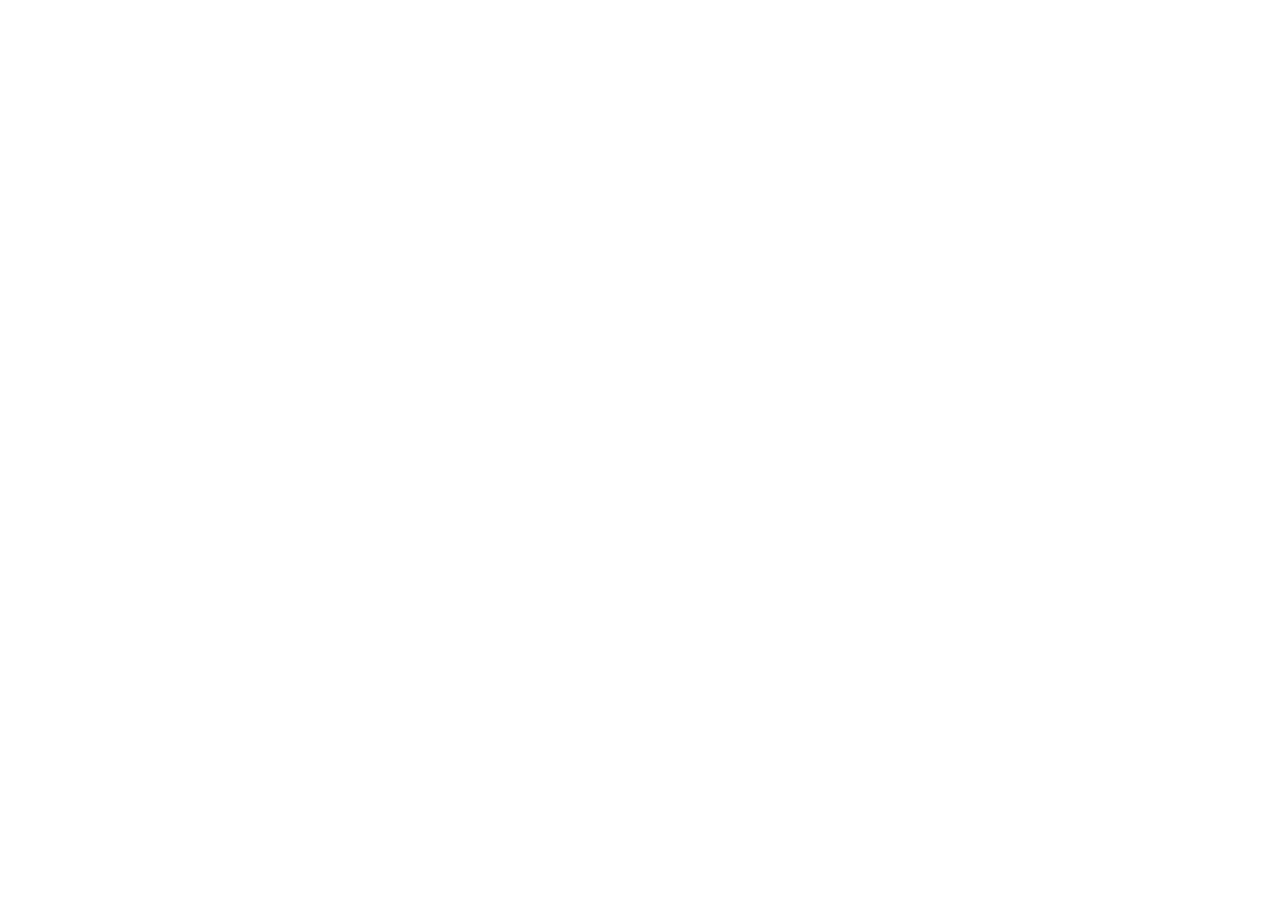
==== app/index.html @ a5907b0a "Première mise en ligne de l'aperçu vibeZZ" ====
<!doctype html>
<html lang="fr">
  <head>
    <meta name="robots" content="noindex,nofollow,noarchive">
    <meta charset="UTF-8" />
    <meta name="viewport" content="width=device-width, initial-scale=1, viewport-fit=cover" />
    <meta name="theme-color" content="#07064a" />
    <meta name="description" content="vibeZZ, le maître de cérémonie. Jeux, déroulé, musique et relance pour tenir une soirée." />
    <link rel="icon" href="data:image/svg+xml,%3Csvg xmlns='http://www.w3.org/2000/svg' viewBox='0 0 64 64'%3E%3Crect width='64' height='64' rx='14' fill='%2307064a'/%3E%3Ctext x='32' y='44' text-anchor='middle' font-family='Impact,Arial Black,sans-serif' font-size='30' font-style='italic' fill='%23ff2bd6'%3EZZ%3C/text%3E%3C/svg%3E" />
    <link rel="icon" type="image/png" sizes="64x64" href="/vibeZZ-apercu/app/favicon.png" />
    <link rel="icon" type="image/png" sizes="192x192" href="/vibeZZ-apercu/app/icon-192.png" />
    <link rel="apple-touch-icon" sizes="180x180" href="/vibeZZ-apercu/app/apple-touch-icon.png" />
    <link rel="preconnect" href="https://fonts.googleapis.com" />
    <link rel="preconnect" href="https://fonts.gstatic.com" crossorigin />
    <link href="https://fonts.googleapis.com/css2?family=Archivo+Black&family=Figtree:wght@400;500;600&display=swap" rel="stylesheet" />
    <title>vibeZZ — maître de cérémonie</title>
    <script type="module" crossorigin src="/vibeZZ-apercu/app/assets/index-BP1Ltkib.js"></script>
    <link rel="stylesheet" crossorigin href="/vibeZZ-apercu/app/assets/index-CSnbkwdB.css">
  </head>
  <body>
    <div id="root"></div>
  </body>
</html>
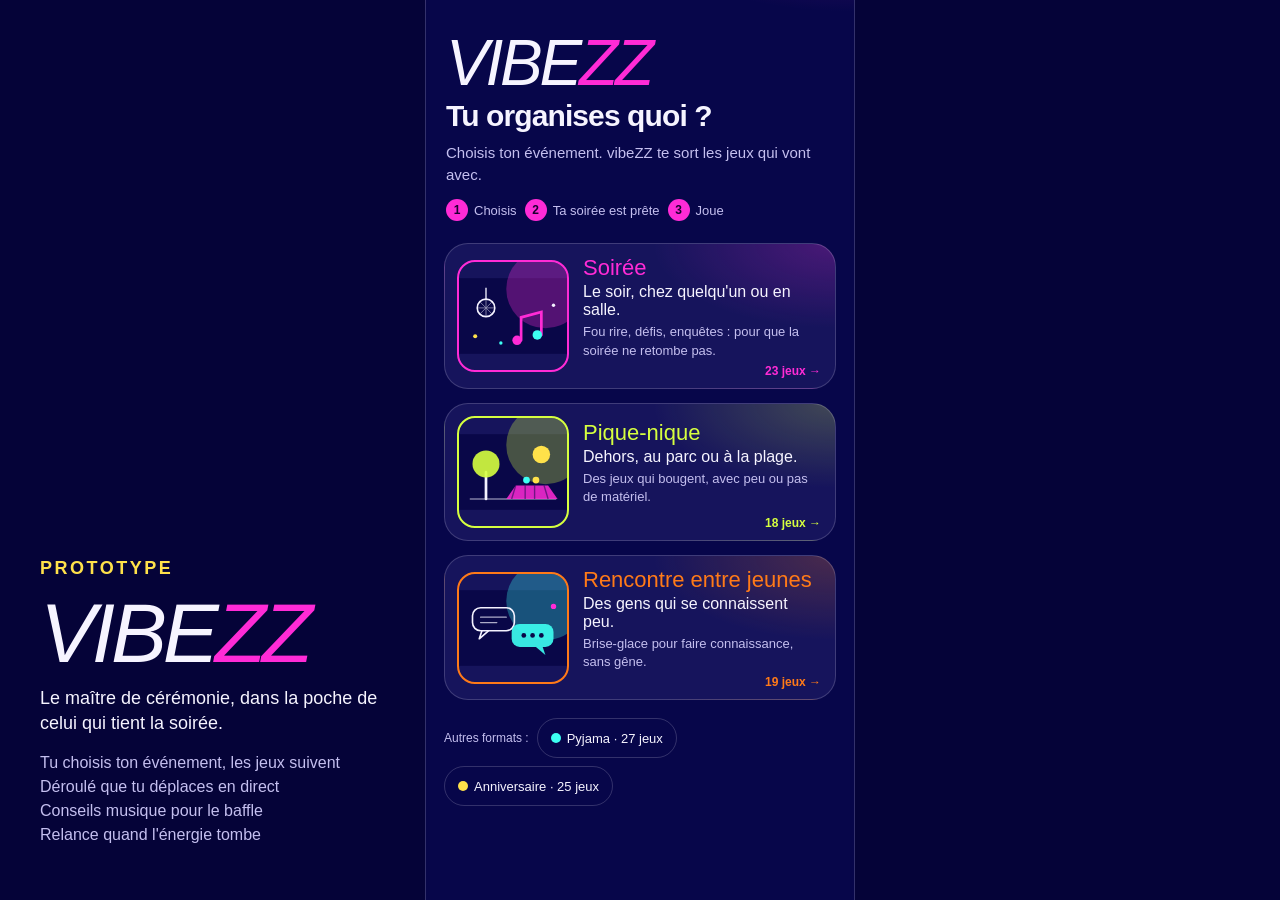
==== commit aa055545: "Aperçu : appli en chemin relatif + publication Surge" ====
--- a/app/index.html
+++ b/app/index.html
@@ -7,15 +7,15 @@
     <meta name="theme-color" content="#07064a" />
     <meta name="description" content="vibeZZ, le maître de cérémonie. Jeux, déroulé, musique et relance pour tenir une soirée." />
     <link rel="icon" href="data:image/svg+xml,%3Csvg xmlns='http://www.w3.org/2000/svg' viewBox='0 0 64 64'%3E%3Crect width='64' height='64' rx='14' fill='%2307064a'/%3E%3Ctext x='32' y='44' text-anchor='middle' font-family='Impact,Arial Black,sans-serif' font-size='30' font-style='italic' fill='%23ff2bd6'%3EZZ%3C/text%3E%3C/svg%3E" />
-    <link rel="icon" type="image/png" sizes="64x64" href="/vibeZZ-apercu/app/favicon.png" />
-    <link rel="icon" type="image/png" sizes="192x192" href="/vibeZZ-apercu/app/icon-192.png" />
-    <link rel="apple-touch-icon" sizes="180x180" href="/vibeZZ-apercu/app/apple-touch-icon.png" />
+    <link rel="icon" type="image/png" sizes="64x64" href="./favicon.png" />
+    <link rel="icon" type="image/png" sizes="192x192" href="./icon-192.png" />
+    <link rel="apple-touch-icon" sizes="180x180" href="./apple-touch-icon.png" />
     <link rel="preconnect" href="https://fonts.googleapis.com" />
     <link rel="preconnect" href="https://fonts.gstatic.com" crossorigin />
     <link href="https://fonts.googleapis.com/css2?family=Archivo+Black&family=Figtree:wght@400;500;600&display=swap" rel="stylesheet" />
     <title>vibeZZ — maître de cérémonie</title>
-    <script type="module" crossorigin src="/vibeZZ-apercu/app/assets/index-BP1Ltkib.js"></script>
-    <link rel="stylesheet" crossorigin href="/vibeZZ-apercu/app/assets/index-CSnbkwdB.css">
+    <script type="module" crossorigin src="./assets/index-BP1Ltkib.js"></script>
+    <link rel="stylesheet" crossorigin href="./assets/index-CSnbkwdB.css">
   </head>
   <body>
     <div id="root"></div>
--- a/app/assets/index-CSnbkwdB.css
+++ b/app/assets/index-CSnbkwdB.css
@@ -0,0 +1 @@
+:root{color-scheme:dark;--bg: #07064a;--bg-2: #16145c;--bg-3: #241f86;--ink: #f6f4ff;--muted: #c4bfef;--line: rgba(246, 244, 255, .18);--ember: #ff2bd6;--ember-ink: #1a0030;--gold: #ffe14a;--gold-ink: #241800;--cyan: #3dfff2;--lime: #d6ff3f;--good: #d6ff3f;--danger: #ff4d6a;font-family:Figtree,sans-serif;color:var(--ink);background:#050338}*{box-sizing:border-box}html,body,#root{height:100%}body{margin:0}button,input,textarea{font:inherit;color:inherit}button{cursor:pointer}p{margin:0}h1,h2,h3{font-weight:600;letter-spacing:-.03em;margin:0}.mark{font-family:Archivo Black,Impact,sans-serif;font-style:italic;font-weight:400}.page-title{font-size:26px;font-weight:600}.stage{min-height:100%}.stage-copy{display:none}.app{width:min(100%,430px);height:100dvh;margin:0 auto;background:radial-gradient(420px 200px at 100% -12%,rgba(255,43,214,.28),transparent 60%),var(--bg);position:relative;overflow:hidden;display:flex;flex-direction:column}.scroll{flex:1;overflow:auto;padding:18px 18px calc(128px + env(safe-area-inset-bottom));scrollbar-width:thin}.scroll>*{flex-shrink:0}.top,.row,.spread{display:flex;align-items:center;gap:8px}.top,.spread{justify-content:space-between}.wrap{flex-wrap:wrap}.stack{display:flex;flex-direction:column;gap:10px}.grid2{display:grid;grid-template-columns:1fr 1fr;gap:8px}.mark{font-size:28px;letter-spacing:-.05em;line-height:.9}.mark span{color:var(--ember)}.eyebrow{font-size:11px;letter-spacing:.14em;text-transform:uppercase;color:var(--gold);font-weight:600}.muted{color:var(--muted)}.small{font-size:13px;line-height:1.4}.lede{font-size:15px;line-height:1.45;color:var(--muted)}.title-input{width:100%;border:0;background:transparent;padding:2px 0 0;font-size:28px;letter-spacing:-.03em;line-height:1.02}.title-input:focus{outline:none}.pill,.chip,.btn,.iconbtn{border-radius:999px;border:1px solid var(--line);background:transparent}.pill,.chip{padding:7px 11px;font-size:13px;color:var(--ink)}.pill{background:var(--bg-3)}.pill strong{color:var(--gold);font-weight:600}.chip.on,.cue.on{background:var(--ink);color:#07064a;border-color:transparent}.chips{display:flex;gap:8px;overflow:auto;scrollbar-width:none;margin:0 -18px;padding:0 18px 2px}.chips::-webkit-scrollbar{display:none}.chip{white-space:nowrap}.btn{padding:12px 14px;font-weight:600;border:0}.btn.primary{background:var(--ember);color:var(--ember-ink)}.btn.gold{background:var(--gold);color:var(--gold-ink)}.btn.ghost{background:transparent;border:1px solid var(--line)}.btn.tiny{padding:8px 10px;font-size:13px;font-weight:500}.btn.full{width:100%}.btn:disabled{opacity:.45;cursor:default}.btn:active,.chip:active{transform:translateY(1px)}.iconbtn{width:36px;height:36px;display:grid;place-items:center;padding:0}.iconbtn.on{color:var(--gold);border-color:#e8c17a80}.note,.banner,.nowcard,.panel,.gcard,.titem,.cue,.mood{background:var(--bg-2);border:1px solid var(--line);border-radius:22px}.note,.banner,.nowcard,.panel{padding:16px}.note{display:flex;flex-direction:column;gap:10px}.banner{text-align:left;width:100%;color:var(--gold-ink);background:var(--gold);border:0;font-weight:600}.film{display:flex;gap:8px;overflow:auto;scrollbar-width:none;margin:0 -18px;padding:2px 18px 4px}.film::-webkit-scrollbar{display:none}.film button{flex:0 0 auto;width:132px;text-align:left;border-radius:18px;border:1px solid var(--line);background:transparent;padding:10px 12px;display:flex;flex-direction:column;gap:4px}.film button strong{font-size:14px;font-weight:600;letter-spacing:0}.film button.on{background:var(--ember);color:var(--ember-ink);border-color:transparent}.film button.done{opacity:.55}.film button span,.meta{color:var(--muted);font-size:12px}.film button.on span{color:inherit}.nowcard{display:flex;flex-direction:column;gap:8px;background:var(--ember);color:var(--ember-ink);border:0}.nowcard h2{font-size:26px;line-height:1.1;font-weight:600}.note,.panel{box-shadow:none}.nowcard .lede,.nowcard .meta,.nowcard .eyebrow,.nowcard .small{color:var(--ember-ink)}.nowcard .btn.primary{background:#07064a;color:#fff}.nowcard .btn.ghost{color:var(--ember-ink);border-color:#1a003059}.identity{display:flex;flex-direction:column;gap:12px;padding:14px;border-radius:22px;background:#12104f;border:1px solid var(--line)}.formats{display:grid;grid-template-columns:1fr 1fr;gap:8px}.format{display:flex;align-items:center;gap:8px;padding:11px 12px;border-radius:14px;border:1px solid var(--line);background:transparent;text-align:left;font-weight:600}.format-mark{width:10px;height:10px;border-radius:99px;background:var(--fmt);flex:0 0 auto}[data-kind=soiree]{--fmt: #ff2bd6}[data-kind=pyjama]{--fmt: #3dfff2}[data-kind=piquenique]{--fmt: #d6ff3f}[data-kind=anniversaire]{--fmt: #ffe14a}[data-kind=rencontre]{--fmt: #ff7a18}.format.on{background:var(--fmt);color:#140018;border-color:transparent}.format.on .format-mark{background:#140018}.controls{display:flex;flex-wrap:wrap;gap:8px}.meter{height:8px;border-radius:99px;background:#050338;overflow:hidden}.meter span{display:block;height:100%;background:linear-gradient(90deg,var(--danger),var(--gold),var(--good));border-radius:inherit}.search{width:100%;background:#050338;border:1px solid var(--line);border-radius:14px;padding:12px 14px}select.search{height:46px}.glist{display:flex;flex-direction:column}.grow{display:flex;gap:8px;align-items:center;padding:12px 0;border-bottom:1px solid var(--line)}.grow-main{display:grid;grid-template-columns:64px 1fr;gap:12px;align-items:center;background:transparent;border:0;padding:0;text-align:left;color:inherit;min-width:0;flex:1}.grow-art{width:64px;height:48px;border-radius:10px;overflow:hidden;border:1px solid var(--line);background:#090748}.grow-copy{display:flex;flex-direction:column;gap:2px;min-width:0}.grow-copy strong{font-size:16px;font-weight:600;letter-spacing:-.02em}.grow .help{width:32px;height:32px}.cover{width:100%;height:100%;display:block}.detail-art{border-radius:16px;overflow:hidden;border:1px solid var(--line);aspect-ratio:16 / 7}.soon{border-radius:22px;overflow:hidden;border:1px solid rgba(246,244,255,.14);background:#16145c;box-shadow:0 16px 36px #00000052;display:flex;flex-direction:column;gap:12px;padding-bottom:16px}.soon svg{width:min(100%,220px);height:auto;display:block;margin:12px auto 0}.soon p{padding:0 16px}.soon-badge{align-self:flex-start;margin-left:16px;background:var(--ember);color:var(--ember-ink);border:0;border-radius:99px;padding:4px 10px;font-weight:700;letter-spacing:.08em;text-transform:uppercase;font-size:11px}.help{width:28px;height:28px;border-radius:99px;border:1.5px solid currentColor;background:transparent;color:inherit;font-weight:700;font-size:15px;line-height:1;display:grid;place-items:center;padding:0;flex:0 0 auto}.lock{font-size:11px;letter-spacing:.08em;text-transform:uppercase;color:var(--gold-ink);background:var(--gold);border-radius:99px;padding:3px 7px;font-weight:600}.edots{display:inline-flex;gap:3px;vertical-align:middle}.edots i{width:6px;height:6px;border-radius:99px;background:#f3eee638;display:block}.edots i.on{background:var(--ember)}.titem{padding:12px;display:flex;flex-direction:column;gap:8px}.titem.on{background:#120e4a;color:var(--ink);border-color:#f6f4ff73}.ttime{font-variant-numeric:tabular-nums;color:var(--muted);font-size:13px;font-weight:600}.mood,.cue{padding:14px;text-align:left;width:100%}.mood{color:var(--ink);background:#16145c;display:flex;flex-direction:column;align-items:flex-start;gap:4px;box-shadow:inset 0 1px #ffffff0f}.mood .small{color:var(--muted);opacity:1}.mood-dot{width:8px;height:8px;border-radius:99px;background:var(--mark, var(--ember))}.mood[data-mood=casse]{--mark: #ff2b6a}.mood[data-mood=baisse]{--mark: #ff7a18}.mood[data-mood=tient]{--mark: #d6ff3f}.mood[data-mood=monte]{--mark: #3dfff2}.mood.on{border-color:var(--mark, var(--ember))}.mood.on .mood-dot{background:var(--mark, var(--ember))}.mood strong,.cue strong{display:block;font-size:16px;letter-spacing:0}.cue,.field{display:flex;flex-direction:column;gap:6px}.field span{font-size:12px;color:var(--muted);letter-spacing:.04em;text-transform:uppercase}textarea{width:100%;min-height:110px;resize:vertical;background:#050338;border:1px solid var(--line);border-radius:14px;padding:12px 14px}.tabbar{position:absolute;left:12px;right:12px;bottom:calc(10px + env(safe-area-inset-bottom));display:grid;grid-template-columns:repeat(5,1fr);padding:6px;background:#0a0834f0;border:1px solid rgba(246,244,255,.16);border-radius:22px;-webkit-backdrop-filter:blur(18px);backdrop-filter:blur(18px);box-shadow:0 16px 40px #00000073;z-index:5}.tab-pill{position:absolute;top:6px;bottom:6px;left:6px;width:calc((100% - 12px)/5);border-radius:16px;background:var(--ember);box-shadow:0 8px 18px #ff2bd647;transform:translate(calc(var(--tab) * 100%));transition:transform .38s cubic-bezier(.22,1,.36,1);z-index:0}.tabbar button{position:relative;z-index:1;border:0;background:transparent;color:var(--muted);display:flex;flex-direction:column;align-items:center;gap:3px;font-size:10px;letter-spacing:.02em;padding:8px 0;transition:color .2s ease}.tabbar button svg{display:block;transition:transform .28s cubic-bezier(.22,1,.36,1)}.tabbar button.on{color:#1a0030}.tabbar button.on svg{transform:translateY(-2px) scale(1.12)}.backdrop,.overlay{position:absolute;inset:0;z-index:20}.backdrop{background:#0000008c;border:0}.sheet{position:absolute;left:0;right:0;bottom:0;z-index:21;max-height:min(88dvh,760px);overflow:auto;background:#16145c;border-radius:28px 28px 0 0;padding:10px 18px calc(22px + env(safe-area-inset-bottom));display:flex;flex-direction:column;gap:12px;box-shadow:0 -20px 60px #00000059}.grab{width:42px;height:4px;border-radius:99px;background:#f3eee633;margin:4px auto 6px}.overlay.detail{z-index:18}.overlay{background:var(--bg);z-index:30;overflow:auto;padding:18px 18px calc(24px + env(safe-area-inset-bottom));display:flex;flex-direction:column;gap:14px}.play-word{font-size:clamp(42px,12vw,68px);line-height:.95;letter-spacing:-.04em}.timer-num{font-size:108px;line-height:.85;font-variant-numeric:tabular-nums;letter-spacing:-.05em}.freeze{min-height:240px;border-radius:28px;display:grid;place-items:center;font-size:64px}.freeze.danse{background:var(--ember);color:var(--ember-ink)}.freeze.stop{background:var(--ink);color:#07064a}.score{display:grid;grid-template-columns:1fr 1fr;gap:8px}.score button{border-radius:18px;padding:14px;background:var(--bg-2);border:1px solid var(--line);text-align:left}.score strong{font-size:32px;display:block}.rules{margin:0;padding-left:18px;display:flex;flex-direction:column;gap:6px}.rules li{line-height:1.4}.toast{position:absolute;left:18px;right:18px;bottom:calc(108px + env(safe-area-inset-bottom));z-index:40;background:var(--gold);color:var(--gold-ink);border-radius:16px;padding:12px 14px;font-weight:600}.warn{color:var(--danger)}.good{color:var(--good)}hr.line{border:0;border-top:1px solid var(--line);margin:4px 0}:focus-visible{outline:2px solid var(--gold);outline-offset:2px}.app.no-tabs .scroll{padding-bottom:calc(32px + env(safe-area-inset-bottom))}.opening{gap:18px}.opening-head{display:flex;flex-direction:column;gap:10px;padding:18px 2px 4px}.opening-mark{font-size:64px;line-height:.85}.opening-title{font-size:30px;line-height:1.05}.event-cards{display:flex;flex-direction:column;gap:14px}.event-card{position:relative;display:grid;grid-template-columns:112px 1fr;gap:14px;align-items:center;width:100%;padding:12px;text-align:left;border-radius:24px;border:1px solid var(--line);background:radial-gradient(260px 120px at 100% 0%,color-mix(in srgb,var(--fmt) 22%,transparent),transparent 70%),var(--bg-2);transition:transform .12s ease,border-color .12s ease}.event-card:hover{border-color:var(--fmt)}.event-card:active{transform:scale(.985)}.event-art{width:112px;height:112px;border-radius:18px;overflow:hidden;border:2px solid var(--fmt)}.event-art svg{width:100%;height:100%;display:block}.event-copy{display:flex;flex-direction:column;gap:4px;min-width:0}.event-copy strong{font-family:Archivo Black,Impact,sans-serif;font-weight:400;font-size:22px;line-height:1.05;color:var(--fmt)}.event-count{position:absolute;right:14px;bottom:10px;font-size:12px;font-weight:600;color:var(--fmt)}.event-copy .muted{padding-bottom:16px}.event-head{display:flex;flex-direction:column;gap:4px;padding:16px;border-radius:22px;border:1px solid var(--line);border-left:4px solid var(--fmt);background:var(--bg-2)}.event-title{font-family:Archivo Black,Impact,sans-serif;font-weight:400;font-size:30px;line-height:1.05;color:var(--fmt)}.tag{font-size:12px;padding:4px 10px;border-radius:999px;border:1px solid var(--fmt);color:var(--fmt)}.chip.check{display:inline-flex;align-items:center;gap:6px;cursor:pointer}.chip.check input{accent-color:var(--ember);margin:0}@media(min-width:980px){.stage{display:grid;grid-template-columns:minmax(280px,1fr) 430px minmax(48px,1fr);min-height:100dvh}.stage-copy{display:flex;flex-direction:column;justify-content:flex-end;gap:18px;padding:48px 40px 56px}.stage-copy .mark{font-size:84px;line-height:.82}.stage-copy p{max-width:360px;font-size:18px;line-height:1.4}.stage-copy ul{margin:0;padding:0;list-style:none;display:flex;flex-direction:column;gap:6px;color:var(--muted)}.app{width:auto;margin:0;height:100dvh;border-left:1px solid var(--line);border-right:1px solid var(--line)}}.chip.event-chip.on{background:var(--fmt);color:#140018}.pill,.chip{min-height:40px;padding:9px 13px}.btn.tiny{min-height:40px;padding:9px 12px}.btn.big{padding:16px 18px;font-size:17px}.iconbtn{width:44px;height:44px;font-size:18px}.help{width:36px;height:36px}.tabbar button{font-size:11px;padding:9px 0}.btn.danger{color:var(--danger);border-color:#ff4d6a66}.section-title{font-size:19px;font-weight:600}.link{background:none;border:0;padding:8px 0;color:var(--cyan);font-weight:600;font-size:14px}.badge{font-size:11px;font-weight:700;letter-spacing:.06em;text-transform:uppercase;padding:4px 8px;border-radius:999px;background:var(--fmt, var(--ember));color:#140018}.steps{margin:0;padding-left:20px;display:flex;flex-direction:column;gap:4px;color:var(--muted)}.how{list-style:none;margin:4px 0 0;padding:0;display:flex;gap:8px;flex-wrap:wrap;color:var(--muted);font-size:13px}.how li{display:inline-flex;align-items:center;gap:6px}.how b{width:22px;height:22px;border-radius:99px;display:grid;place-items:center;background:var(--ember);color:var(--ember-ink);font-size:12px}.format-chip{display:inline-flex;align-items:center;gap:6px}.badge-btn{display:inline-flex;align-items:center;gap:8px;min-height:40px;padding:8px 12px;border-radius:999px;border:1px solid var(--fmt);background:color-mix(in srgb,var(--fmt) 14%,transparent);color:var(--ink);font-weight:600}.badge-btn .muted{font-weight:400}.nowcard h2{font-size:30px}.seg{display:grid;grid-template-columns:repeat(3,1fr);gap:6px}.seg button{min-height:44px;border-radius:14px;border:1px solid rgba(26,0,48,.3);background:transparent;color:inherit;font-weight:600;font-size:14px}.seg button:disabled{opacity:.4}.seg-inline{display:inline-grid;grid-template-columns:auto auto;padding:4px;border-radius:16px;border:1px solid var(--line);background:#050338}.seg-inline button{border:0;padding:0 12px;min-height:38px;border-radius:12px;color:var(--muted)}.seg-inline button.on{background:var(--ink);color:#07064a}.seg-inline button.on.event-on{background:var(--fmt);color:#140018}.quick-grid{display:grid;grid-template-columns:1fr 1fr;gap:10px}.quick-card,.game-card-main{display:flex;flex-direction:column;gap:6px;text-align:left;padding:10px;border-radius:20px;border:1px solid var(--line);background:var(--bg-2);color:inherit;min-width:0}.quick-card:active,.game-card-main:active{transform:scale(.98)}.quick-card strong,.game-card-main strong{font-size:15px;line-height:1.15}.quick-art,.game-card-art{position:relative;display:block;aspect-ratio:160 / 112;border-radius:14px;overflow:hidden}.cue-line{text-align:left;background:none;border:1px dashed var(--line);border-radius:14px;padding:10px 12px;color:var(--muted);font-size:13px}.alert{border-color:#ff4d6a80}.game-grid{display:grid;grid-template-columns:1fr 1fr;gap:10px}.game-card{position:relative;display:flex}.game-card-main{flex:1;padding-bottom:12px}.game-card .help{position:absolute;top:16px;left:16px;background:#07064abf;color:var(--ink);border-color:#f6f4ff80}.lock-badge{position:absolute;right:6px;bottom:6px;font-size:11px;font-weight:700;padding:3px 8px;border-radius:999px;background:var(--gold);color:var(--gold-ink)}.clamp2{display:-webkit-box;-webkit-line-clamp:2;-webkit-box-orient:vertical;overflow:hidden}.empty{align-items:flex-start}.facts{display:flex;flex-wrap:wrap;gap:8px}.facts span{font-size:13px;padding:6px 10px;border-radius:12px;background:var(--bg-2);border:1px solid var(--line)}.sticky-actions{position:sticky;bottom:0;display:grid;gap:8px;padding:12px 0 4px;background:linear-gradient(to top,var(--bg) 70%,transparent)}.summary{display:grid;grid-template-columns:repeat(4,1fr);gap:8px;align-items:end}.summary div{display:flex;flex-direction:column;gap:2px}.summary strong{font-size:17px}.summary .link{grid-column:1 / -1;justify-self:start;padding:0}.titem{border-left:4px solid var(--blk, var(--line))}.titem.on{border-color:var(--ember);box-shadow:0 0 0 1px var(--ember)}.titem.done{opacity:.6}.titem[data-block=jeu]{--blk: #ff2bd6}.titem[data-block=musique],.titem[data-block=danse]{--blk: #3dfff2}.titem[data-block=repas],.titem[data-block=gateau]{--blk: #ffe14a}.titem[data-block=accueil],.titem[data-block=libre],.titem[data-block=discours]{--blk: #d6ff3f}.titem-tools{display:flex;justify-content:space-between;align-items:center;gap:8px}.stepper{display:inline-flex;align-items:center;gap:4px;border:1px solid var(--line);border-radius:999px;padding:2px}.stepper button{min-width:44px;min-height:40px;border:0;border-radius:999px;background:transparent;font-weight:700}.stepper span{min-width:56px;text-align:center}.format-list{display:flex;flex-direction:column;gap:6px}.format-row{display:flex;align-items:center;gap:10px;min-height:52px;padding:10px 12px;border-radius:16px;border:1px solid var(--line);background:transparent;text-align:left}.format-row-copy{display:flex;flex-direction:column;flex:1;min-width:0}.format-row.on{border-color:var(--fmt);background:color-mix(in srgb,var(--fmt) 12%,transparent)}.format-row.pending{border-color:var(--fmt);box-shadow:0 0 0 1px var(--fmt)}.tone-grid{display:grid;grid-template-columns:1fr 1fr;gap:8px}.tone-card{display:flex;flex-direction:column;gap:4px;text-align:left;padding:12px;border-radius:16px;border:1px solid var(--line);background:transparent}.tone-card[data-tone=classique]{--tone: #3dfff2}.tone-card[data-tone=soft]{--tone: #d6ff3f}.tone-card[data-tone=hot]{--tone: #ff2b6a}.tone-card[data-tone=foi]{--tone: #ffe14a}.tone-card strong{color:var(--tone)}.tone-card .small{color:var(--muted)}.tone-card.on{border-color:var(--tone);background:color-mix(in srgb,var(--tone) 14%,transparent)}.pass-panel{border-color:var(--gold)}.cue.on .muted,.cue.on .meta,.chip.on .muted{color:#3a3870}.overlay .controls .btn{flex:1 1 140px;min-height:56px;font-size:17px}.overlay .timer-num{text-align:center}.nowcard .muted{color:#1a0030c7}
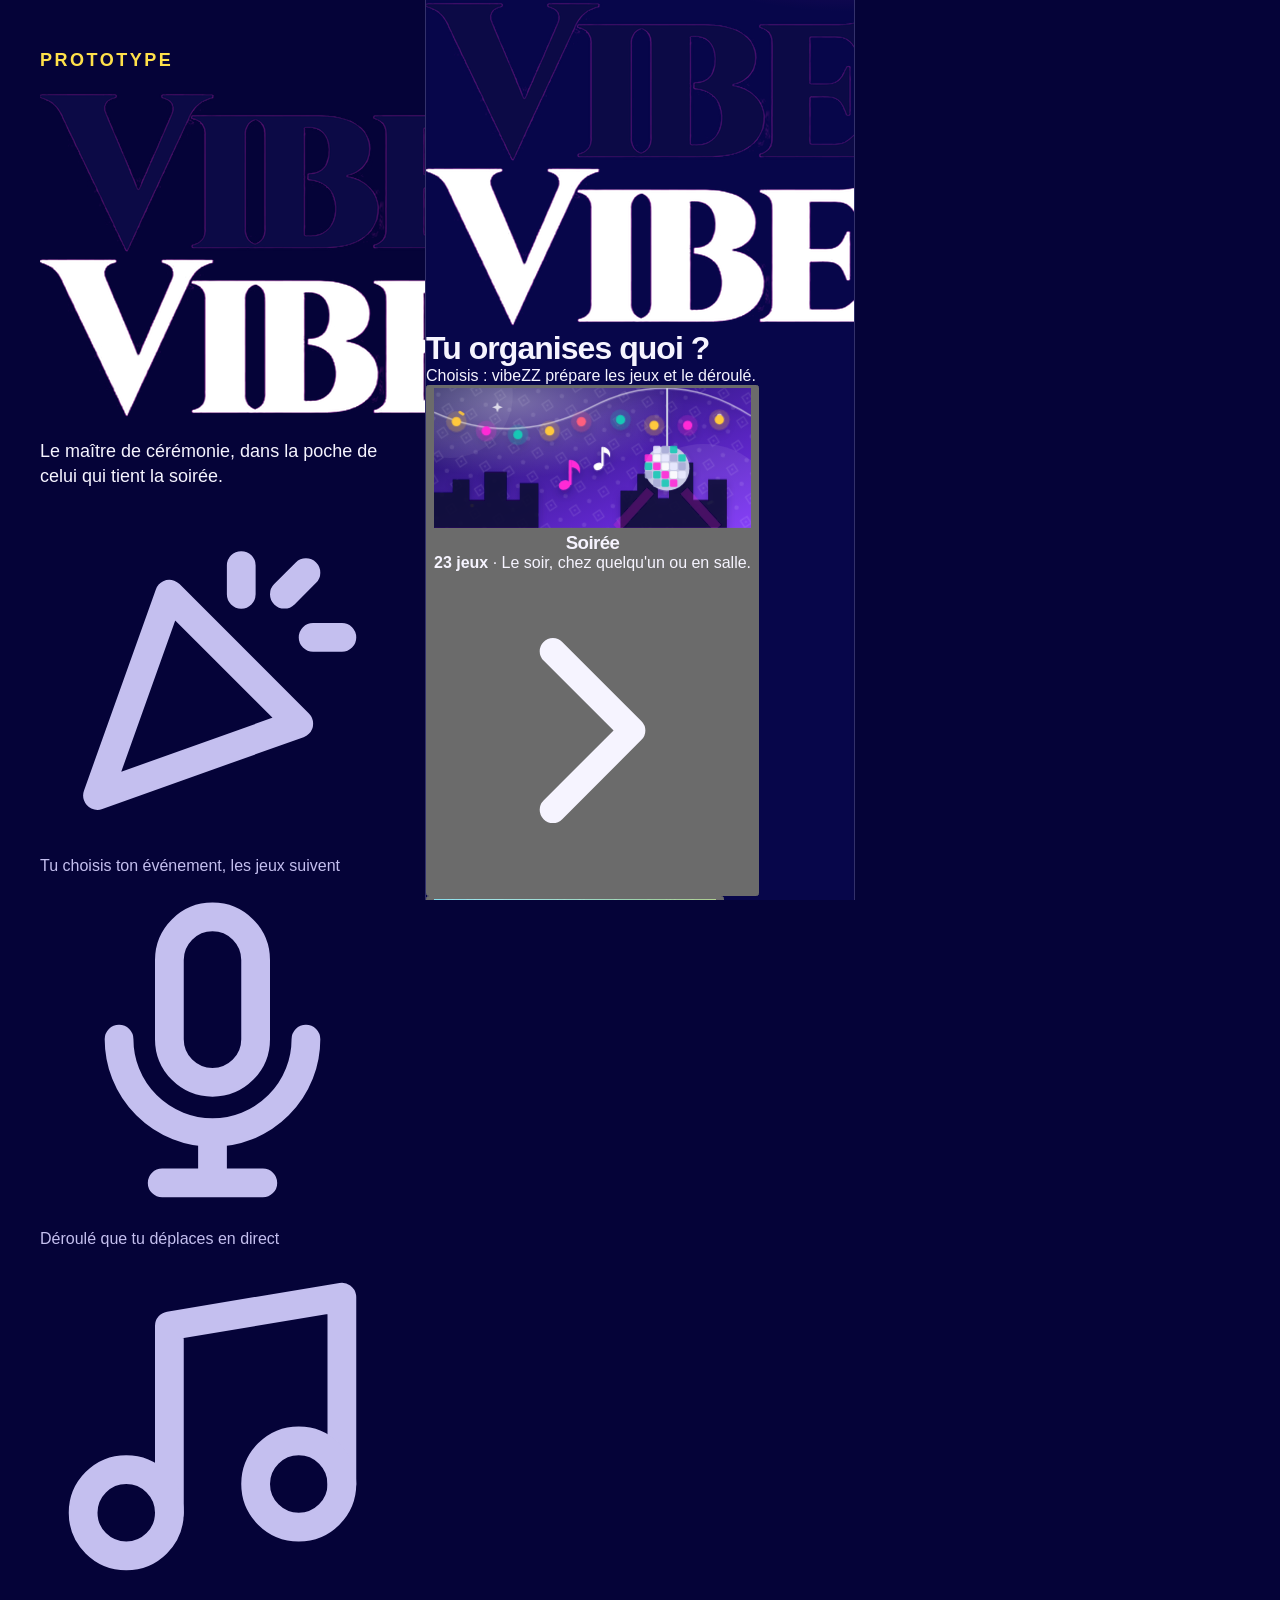
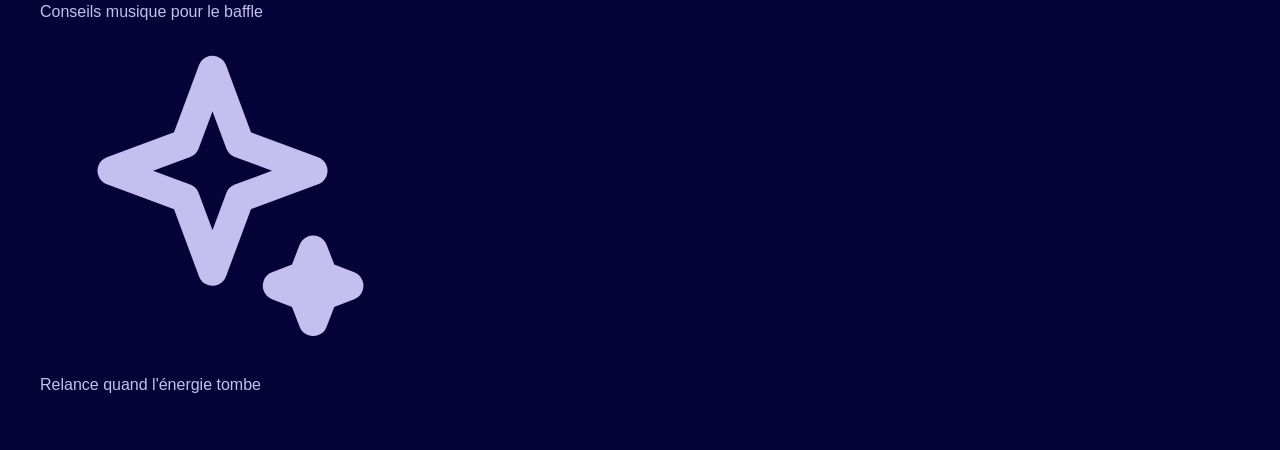
==== commit 5ef14ae2: "Aperçu : republication (GitHub + Surge)" ====
--- a/app/index.html
+++ b/app/index.html
@@ -14,7 +14,7 @@
     <link rel="preconnect" href="https://fonts.gstatic.com" crossorigin />
     <link href="https://fonts.googleapis.com/css2?family=Archivo+Black&family=Figtree:wght@400;500;600&display=swap" rel="stylesheet" />
     <title>vibeZZ — maître de cérémonie</title>
-    <script type="module" crossorigin src="./assets/index-BP1Ltkib.js"></script>
+    <script type="module" crossorigin src="./assets/index-Bx3LodTi.js"></script>
     <link rel="stylesheet" crossorigin href="./assets/index-CSnbkwdB.css">
   </head>
   <body>
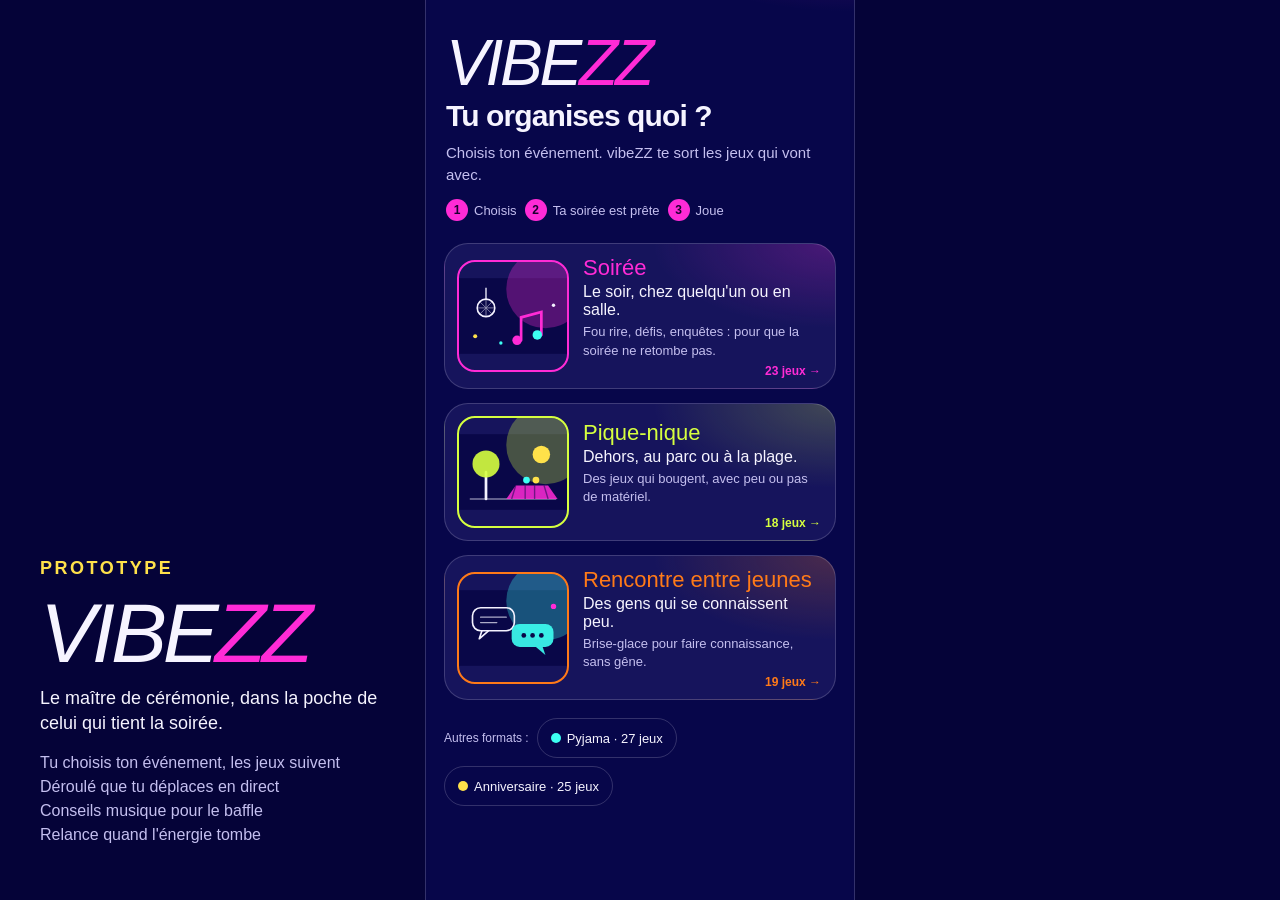
==== commit 2f04ad2d: "Revert "Aperçu : republication (GitHub + Surge)" This reverts commit 5ef14ae2c0dbc8b57c94ef90c31c4ab" ====
--- a/app/index.html
+++ b/app/index.html
@@ -14,7 +14,7 @@
     <link rel="preconnect" href="https://fonts.gstatic.com" crossorigin />
     <link href="https://fonts.googleapis.com/css2?family=Archivo+Black&family=Figtree:wght@400;500;600&display=swap" rel="stylesheet" />
     <title>vibeZZ — maître de cérémonie</title>
-    <script type="module" crossorigin src="./assets/index-Bx3LodTi.js"></script>
+    <script type="module" crossorigin src="./assets/index-BP1Ltkib.js"></script>
     <link rel="stylesheet" crossorigin href="./assets/index-CSnbkwdB.css">
   </head>
   <body>
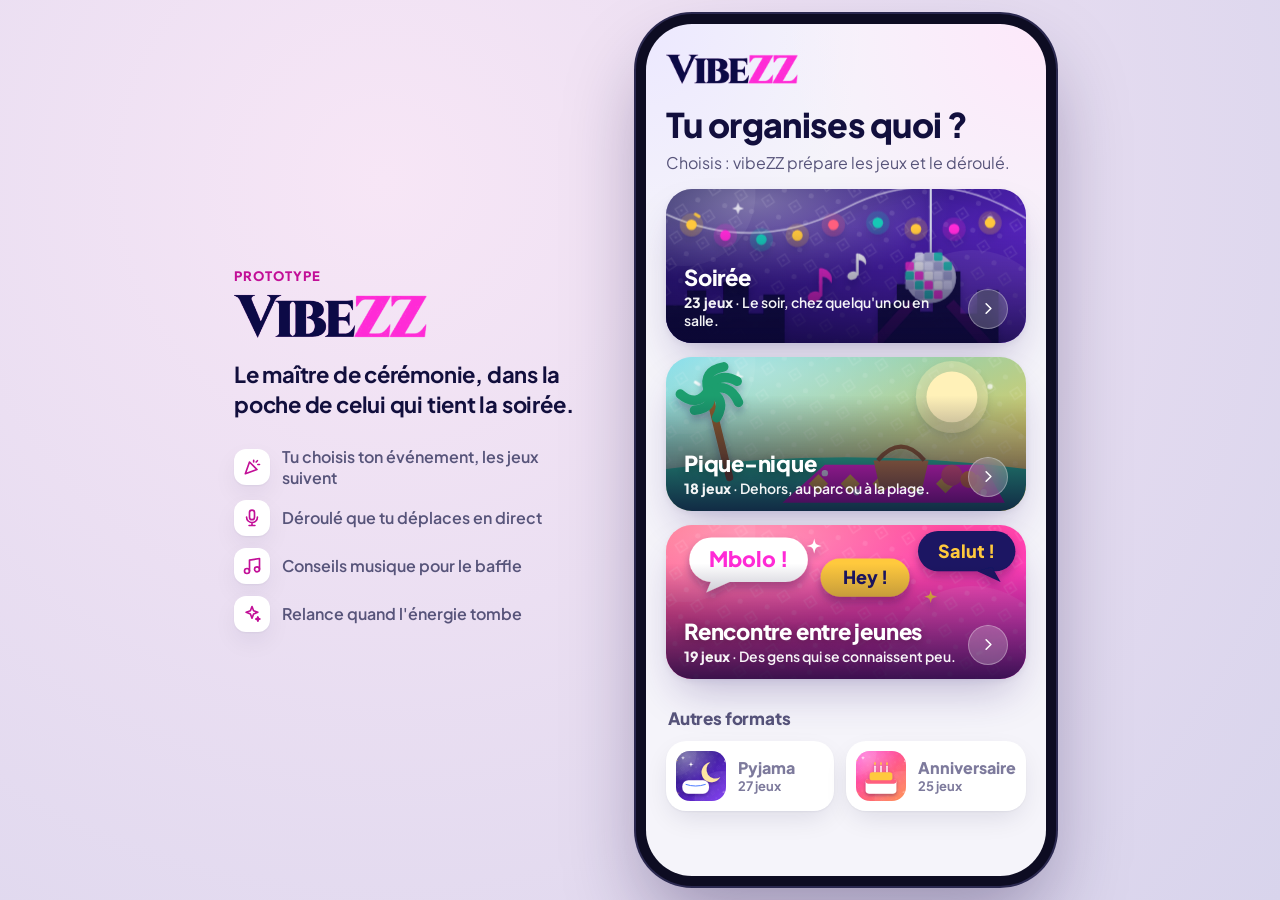
==== commit 25da3853: "App au design de la maquette" ====
--- a/app/index.html
+++ b/app/index.html
@@ -4,18 +4,15 @@
     <meta name="robots" content="noindex,nofollow,noarchive">
     <meta charset="UTF-8" />
     <meta name="viewport" content="width=device-width, initial-scale=1, viewport-fit=cover" />
-    <meta name="theme-color" content="#07064a" />
+    <meta name="theme-color" content="#f5f4fa" />
     <meta name="description" content="vibeZZ, le maître de cérémonie. Jeux, déroulé, musique et relance pour tenir une soirée." />
     <link rel="icon" href="data:image/svg+xml,%3Csvg xmlns='http://www.w3.org/2000/svg' viewBox='0 0 64 64'%3E%3Crect width='64' height='64' rx='14' fill='%2307064a'/%3E%3Ctext x='32' y='44' text-anchor='middle' font-family='Impact,Arial Black,sans-serif' font-size='30' font-style='italic' fill='%23ff2bd6'%3EZZ%3C/text%3E%3C/svg%3E" />
     <link rel="icon" type="image/png" sizes="64x64" href="./favicon.png" />
     <link rel="icon" type="image/png" sizes="192x192" href="./icon-192.png" />
     <link rel="apple-touch-icon" sizes="180x180" href="./apple-touch-icon.png" />
-    <link rel="preconnect" href="https://fonts.googleapis.com" />
-    <link rel="preconnect" href="https://fonts.gstatic.com" crossorigin />
-    <link href="https://fonts.googleapis.com/css2?family=Archivo+Black&family=Figtree:wght@400;500;600&display=swap" rel="stylesheet" />
     <title>vibeZZ — maître de cérémonie</title>
-    <script type="module" crossorigin src="./assets/index-BP1Ltkib.js"></script>
-    <link rel="stylesheet" crossorigin href="./assets/index-CSnbkwdB.css">
+    <script type="module" crossorigin src="./assets/index-D-JKIXNA.js"></script>
+    <link rel="stylesheet" crossorigin href="./assets/index-DU0tnGdL.css">
   </head>
   <body>
     <div id="root"></div>
--- a/app/assets/index-DU0tnGdL.css
+++ b/app/assets/index-DU0tnGdL.css
@@ -0,0 +1 @@
+@font-face{font-family:Plus Jakarta Sans;src:url(./jakarta-BBNPXI38.ttf) format("truetype");font-weight:200 800;font-display:swap}:root,html.light{--font: "Plus Jakarta Sans", system-ui, -apple-system, "Segoe UI", Roboto, sans-serif;--bg: #f5f4fa;--bg-grad: radial-gradient(120% 60% at 100% 0%, #fde8fa 0%, rgba(253, 232, 250, 0) 55%), radial-gradient(90% 50% at 0% 0%, #ece8ff 0%, rgba(236, 232, 255, 0) 60%), #f5f4fa;--card: #ffffff;--card2: #fbfaff;--text: #120f3d;--text2: #57547a;--text3: #7d7a9c;--line: rgba(18, 15, 61, .08);--fill: #ecebf4;--fill2: #f3f2f9;--shadow: 0 1px 2px rgba(18, 15, 61, .05), 0 10px 28px -6px rgba(18, 15, 61, .12);--shadow-lg: 0 2px 6px rgba(18, 15, 61, .06), 0 22px 44px -12px rgba(48, 20, 110, .28);--accent: #ff2bd6;--accent-text: #c20f97;--accent-soft: #ffe3f8;--grad: linear-gradient(135deg, #ff2bd6 0%, #a532ff 100%);--grad-shadow: 0 10px 24px -8px rgba(220, 30, 200, .65);--hero: linear-gradient(140deg, #ff2bd6 0%, #b02cf5 55%, #5b2be8 100%);--navy: #07064a;--promo: linear-gradient(135deg, #1a1464, #3a1c9c 60%, #7b2ff7);--music: linear-gradient(150deg, #1a1464 0%, #2b1680 50%, #6a1fb5 100%);--glass: rgba(255, 255, 255, .8);--glass-line: rgba(255, 255, 255, .9);--sheet-glass: rgba(255, 255, 255, .95);--scrim: rgba(18, 15, 61, .32);--input: #ffffff;--gold: linear-gradient(135deg, #ffd86b 0%, #ffa94d 100%);--gold-text: #4a2a00;--good: #0b8a7c;--good-soft: rgba(24, 200, 181, .14);--danger: #e5254f;--danger-soft: rgba(229, 37, 79, .12);--toast: #120f3d;--desk: radial-gradient(circle at 30% 20%, #f7e6f6, #d8d4ec);--desk-text: #120f3d;color-scheme:light}html.dark{--bg: #08072e;--bg-grad: radial-gradient(120% 60% at 100% 0%, rgba(255, 43, 214, .2) 0%, rgba(255, 43, 214, 0) 55%), radial-gradient(90% 50% at 0% 0%, rgba(91, 43, 232, .28) 0%, rgba(91, 43, 232, 0) 60%), #08072e;--card: #15134a;--card2: #1a1856;--text: #f5f3ff;--text2: #c2bee6;--text3: #9590c4;--line: rgba(255, 255, 255, .09);--fill: rgba(255, 255, 255, .09);--fill2: rgba(255, 255, 255, .05);--shadow: 0 1px 0 rgba(255, 255, 255, .05) inset, 0 12px 30px -8px rgba(0, 0, 0, .55);--shadow-lg: 0 1px 0 rgba(255, 255, 255, .08) inset, 0 24px 50px -12px rgba(0, 0, 0, .7);--accent-text: #ff6be3;--accent-soft: rgba(255, 43, 214, .16);--glass: rgba(21, 19, 74, .78);--glass-line: rgba(255, 255, 255, .1);--sheet-glass: rgba(30, 28, 90, .96);--scrim: rgba(3, 2, 20, .6);--input: rgba(255, 255, 255, .07);--good: #4fe3d2;--danger: #ff5c7f;--danger-soft: rgba(255, 92, 127, .14);--toast: #2a2580;--desk: radial-gradient(circle at 30% 20%, #241a6b, #06052a);--desk-text: #f5f3ff;color-scheme:dark}*{box-sizing:border-box;margin:0;padding:0;-webkit-tap-highlight-color:transparent}button{font:inherit;color:inherit;border:0;background:none;cursor:pointer;text-align:inherit}button:disabled{cursor:default;opacity:.4}input,textarea{font:inherit;color:inherit}img{display:block}html,body,#root{height:100%}body{font-family:var(--font);background:var(--bg);color:var(--text);-webkit-font-smoothing:antialiased;overflow:hidden}:focus-visible{outline:3px solid var(--accent);outline-offset:2px;border-radius:12px}.stage{height:100%;display:flex;justify-content:center;align-items:center;background:var(--bg)}.stage-copy{display:none}.app{position:relative;width:100%;max-width:430px;height:100%;overflow:hidden;background:var(--bg-grad);color:var(--text);isolation:isolate}@media(min-width:900px){.stage{background:var(--desk);gap:72px;padding:24px}.stage-copy{display:block;max-width:340px;color:var(--desk-text)}.stage-copy .logo-xl{height:44px;margin:10px 0 18px}.stage-copy .stage-lede{font-size:22px;font-weight:700;line-height:1.35;letter-spacing:-.01em}.stage-copy ul{list-style:none;margin-top:26px;display:grid;gap:12px}.stage-copy li{display:flex;gap:12px;align-items:center;font-size:16px;font-weight:600;color:var(--text2)}.stage-copy li svg{width:36px;height:36px;padding:8px;border-radius:12px;background:var(--card);color:var(--accent-text);box-shadow:var(--shadow);flex:none}.app{width:400px;height:min(860px,calc(100vh - 48px));border-radius:46px;box-shadow:0 0 0 10px #0d0c22,0 0 0 12px #2b2950,0 40px 80px #140a3c59}}.view{position:absolute;inset:0;overflow-y:auto;overflow-x:hidden;scrollbar-width:none;padding:calc(env(safe-area-inset-top) + 8px) 20px 120px;transition:transform .35s cubic-bezier(.2,.8,.2,1),border-radius .35s,filter .35s;transform-origin:50% 0;overscroll-behavior:contain}.view::-webkit-scrollbar{display:none}.view.has-mini{padding-bottom:190px}.app.sheet-open .view{transform:scale(.93) translateY(12px);border-radius:26px;filter:saturate(.9)}.app.sheet-open .tabbar,.app.sheet-open .mini{opacity:.6}.eyebrow{font-size:13px;font-weight:800;letter-spacing:.08em;text-transform:uppercase;color:var(--accent-text)}.muted-eyebrow{color:var(--text3)}.large-title{font-size:34px;line-height:1.1;font-weight:800;letter-spacing:-.02em;margin:4px 0 6px}.title-input{width:100%;border:0;background:transparent;outline:none;border-radius:10px;padding:0;text-overflow:ellipsis}.title-input:focus{background:var(--fill2);box-shadow:0 0 0 6px var(--fill2)}.subtitle{font-size:16px;line-height:1.45;color:var(--text2)}.h2{font-size:21px;font-weight:800;letter-spacing:-.01em}.h2-muted{font-size:17px;color:var(--text2)}.h3{font-size:19px;font-weight:800;letter-spacing:-.01em}.sec{display:flex;align-items:baseline;justify-content:space-between;gap:10px;margin:28px 2px 12px}.link{color:var(--accent-text);font-weight:700;font-size:15px;display:inline-flex;gap:2px;align-items:center}.link svg{width:16px;height:16px}.link.center{display:flex;margin-left:auto;margin-right:auto;gap:6px}.muted{color:var(--text2)}.small{font-size:14px}.strong{font-weight:700}.hint{font-size:14px;color:var(--text2);font-weight:600;margin:-4px 2px 12px;line-height:1.4}.result{font-size:14px;color:var(--text3);font-weight:600;margin:2px 2px 12px}.fine{text-align:center;font-size:13px;color:var(--text3);font-weight:600;margin-top:18px;line-height:1.4}.ell{white-space:nowrap;overflow:hidden;text-overflow:ellipsis;display:block}.min0{min-width:0}.flex1{flex:1}.pad{padding:0 2px 12px}.pad-in{padding:0 14px 12px}.mt{margin-top:16px}.mt-s{margin-top:12px}.topbar{display:flex;align-items:center;justify-content:space-between;height:52px;margin-bottom:8px}.logo{height:22px;display:inline-block}.logo img{height:100%;width:auto}html.dark .logo .logo-l,html.light .logo .logo-d,:root:not(.dark) .logo .logo-d{display:none}.tb-actions{display:flex;gap:8px;align-items:center}.icon-btn{width:40px;height:40px;border-radius:50%;display:grid;place-items:center;background:var(--card);box-shadow:var(--shadow);color:var(--text);transition:transform .15s;flex:none}.icon-btn svg{width:20px;height:20px}.press{transition:transform .15s}.press:active,.icon-btn:active{transform:scale(.94)}.pass-pill{height:40px;padding:0 14px 0 12px;border-radius:20px;background:var(--gold);color:var(--gold-text);font-weight:800;font-size:14px;display:flex;gap:6px;align-items:center;box-shadow:0 6px 16px -4px #ff962880;letter-spacing:.02em;white-space:nowrap}.pass-pill svg{width:17px;height:17px}.chip{height:38px;padding:0 14px;border-radius:19px;background:var(--card);box-shadow:var(--shadow);font-size:15px;font-weight:700;display:inline-flex;align-items:center;gap:7px;white-space:nowrap;color:var(--text);flex:none}.chip svg{width:17px;height:17px}.chip .dot{width:9px;height:9px;border-radius:50%;background:var(--grad)}.chip.on{background:var(--text);color:var(--bg);box-shadow:none}html.dark .chip.on{background:#fff;color:#0e0b33}.chip.fav-on svg{color:var(--accent);fill:var(--accent)}.chip.static{cursor:default}.chips{display:flex;gap:8px;overflow-x:auto;scrollbar-width:none;margin:0 -20px;padding:4px 20px 10px}.chips::-webkit-scrollbar{display:none}.meta-row{display:flex;gap:8px;margin:10px 0 18px;flex-wrap:wrap}.card{background:var(--card);border-radius:24px;box-shadow:var(--shadow)}.btn{height:54px;border-radius:27px;padding:0 22px;font-weight:800;font-size:17px;display:inline-flex;align-items:center;justify-content:center;gap:8px;transition:transform .15s,box-shadow .15s;white-space:nowrap;text-align:center}.btn svg{width:20px;height:20px;flex:none}.btn:active{transform:scale(.97)}.btn.full{width:100%}.btn.sm{height:44px;font-size:15px;padding:0 16px}.btn-primary{background:var(--grad);color:#fff;box-shadow:var(--grad-shadow)}.btn-white{background:#fff;color:#2a0f5c;box-shadow:0 8px 20px -8px #14003c80}.btn-soft{background:var(--fill);color:var(--text)}.btn-ghost-w{width:48px;height:48px;border-radius:50%;background:#ffffff2e;border:1px solid rgba(255,255,255,.28);color:#fff;display:grid;place-items:center;-webkit-backdrop-filter:blur(10px);backdrop-filter:blur(10px);flex:none}.btn-ghost-w svg{width:20px;height:20px}.pill-btn{height:36px;padding:0 14px;border-radius:18px;background:var(--accent-soft);color:var(--accent-text);font-weight:800;font-size:14px;display:inline-flex;align-items:center;gap:5px;white-space:nowrap;flex:none}.pill-btn svg{width:15px;height:15px}.pill-btn.solid{background:var(--grad);color:#fff}.pill-btn.white{background:#fff;color:#2a1580}.row-btns{display:flex;gap:10px;margin:14px 0 6px;flex-wrap:wrap}.row-btns .btn{height:50px;font-size:16px}.grow14{flex:1.4}.grow1{flex:1}.tabbar{position:absolute;left:0;right:0;bottom:0;padding:8px 8px calc(env(safe-area-inset-bottom) + 10px);display:grid;grid-template-columns:repeat(5,1fr);background:var(--glass);backdrop-filter:blur(22px) saturate(1.6);-webkit-backdrop-filter:blur(22px) saturate(1.6);border-top:1px solid var(--line);z-index:30;transition:opacity .3s}.tab{display:flex;flex-direction:column;align-items:center;gap:4px;font-size:12px;font-weight:700;color:var(--text3);position:relative;padding:4px 0 2px}.tab svg{width:25px;height:25px;transition:transform .2s}.tab.on{color:var(--accent-text)}.tab.on svg{transform:translateY(-1px) scale(1.06)}.tab.on:before{content:"";position:absolute;top:-9px;width:26px;height:4px;border-radius:0 0 4px 4px;background:var(--grad)}@media(min-width:900px){.tabbar{padding-bottom:22px}}.mini{position:absolute;left:12px;right:12px;bottom:calc(env(safe-area-inset-bottom) + 86px);height:62px;border-radius:20px;display:flex;align-items:center;gap:12px;padding:0 10px 0 8px;background:var(--glass);backdrop-filter:blur(22px) saturate(1.6);-webkit-backdrop-filter:blur(22px) saturate(1.6);border:1px solid var(--glass-line);box-shadow:var(--shadow-lg);z-index:29;text-align:left}@media(min-width:900px){.mini{bottom:98px}}.mini .disc{width:46px;height:46px;border-radius:12px;overflow:hidden;flex:none}.mini .t{flex:1;min-width:0}.mini .t b{display:block;font-size:15px;font-weight:800;white-space:nowrap;overflow:hidden;text-overflow:ellipsis}.mini .t span{font-size:13px;color:var(--text2);font-weight:700}.eq{display:flex;gap:3px;align-items:flex-end;height:18px;margin-right:8px}.eq i{width:4px;border-radius:2px;background:var(--grad);animation:eq 1s infinite ease-in-out alternate;transform-origin:bottom}.eq i:nth-child(1){height:8px}.eq i:nth-child(2){height:18px;animation-delay:.2s}.eq i:nth-child(3){height:12px;animation-delay:.4s}.eq i:nth-child(4){height:16px;animation-delay:.1s}@keyframes eq{to{transform:scaleY(.45)}}.art-box{display:block;width:100%;height:100%}.art-box svg{width:100%;height:100%;display:block}.hero{position:relative;border-radius:30px;padding:20px;color:#fff;background:var(--hero);box-shadow:0 24px 44px -18px #b02cf5bf;overflow:hidden;animation:rise .45s cubic-bezier(.2,.8,.2,1)}.hero:before{content:"";position:absolute;width:260px;height:260px;right:-90px;top:-110px;border-radius:50%;background:radial-gradient(circle,#ffffff59,#fff0 70%)}.hero:after{content:"";position:absolute;inset:0;background-image:radial-gradient(rgba(255,255,255,.14) 1.3px,transparent 1.4px);background-size:16px 16px;mask-image:linear-gradient(200deg,#000 0%,transparent 60%);-webkit-mask-image:linear-gradient(200deg,#000 0%,transparent 60%);pointer-events:none}.hero>*{position:relative;z-index:1}.hero-top{display:flex;justify-content:space-between;align-items:center;gap:8px;flex-wrap:wrap;font-size:13px;font-weight:800;letter-spacing:.08em}.live{display:inline-flex;align-items:center;gap:7px;white-space:nowrap}.live i{width:8px;height:8px;border-radius:50%;background:#7cffb2;box-shadow:0 0 0 4px #7cffb240;animation:pulse 1.6s infinite}.live i.paused,.live.done i{background:#ffd86b;box-shadow:0 0 0 4px #ffd86b40;animation:none}@keyframes pulse{50%{box-shadow:0 0 0 7px #7cffb214}}.glass-tag{background:#fff3;border:1px solid rgba(255,255,255,.3);border-radius:14px;padding:5px 11px;font-size:13px;font-weight:700;letter-spacing:0;-webkit-backdrop-filter:blur(8px);backdrop-filter:blur(8px);white-space:nowrap;color:#fff}.glass-tag.warn{background:#ffd86b;color:#4a2a00;border-color:#ffd86b;font-weight:800;max-width:100%;white-space:normal;text-align:left}.hero-main{display:flex;gap:14px;align-items:center;margin:16px 0 14px}.hero-main .thumb{width:84px;height:84px;border-radius:20px;overflow:hidden;flex:none;box-shadow:0 10px 20px -6px #14003c80;border:2px solid rgba(255,255,255,.5);display:grid;place-items:center;background:#ffffff26}.kind-thumb{width:100%;height:100%;display:grid;place-items:center;color:#fff}.hero h3{font-size:28px;font-weight:800;letter-spacing:-.02em;line-height:1.1;overflow-wrap:anywhere}.hero .sub{font-size:15px;opacity:.92;margin-top:4px;font-weight:600}.progress{height:6px;border-radius:3px;background:#ffffff40;overflow:hidden;margin-bottom:16px}.progress i{display:block;height:100%;border-radius:3px;background:#fff;transition:width .6s}.hero-actions{display:flex;gap:10px;align-items:center}.hero-actions .btn{flex:1;height:52px}.hero-now{flex:1;text-align:center;font-weight:800;font-size:15px;opacity:.95}.btn-ghost-w:disabled{opacity:.4}.suggest{display:flex;gap:12px;align-items:center;padding:14px;margin-top:12px;width:100%;text-align:left}.suggest .ic{width:40px;height:40px;border-radius:14px;background:var(--accent-soft);color:var(--accent-text);display:grid;place-items:center;flex:none}.suggest .ic svg{width:21px;height:21px}.suggest p{flex:1;font-size:15px;line-height:1.35;font-weight:600}.suggest p b{display:block;font-size:12px;color:var(--accent-text);font-weight:800;letter-spacing:.06em;margin-bottom:2px}.timeline-h{display:flex;gap:10px;overflow-x:auto;scrollbar-width:none;margin:0 -20px;padding:2px 20px 14px}.timeline-h::-webkit-scrollbar{display:none}.mom{flex:none;width:134px;padding:14px;border-radius:20px;background:var(--card);box-shadow:var(--shadow);text-align:left}.mom time{font-size:13px;font-weight:700;color:var(--text3)}.mom b{display:block;font-size:16px;font-weight:800;margin:6px 0 8px;line-height:1.2;height:38px;overflow:hidden}.mom.cur{background:var(--text);color:var(--bg)}html.dark .mom.cur{background:#fff;color:#120f3d}.mom.cur time{color:inherit;opacity:.7}.mom.done{opacity:.55}.kind{display:inline-flex;align-items:center;gap:6px;font-size:13px;font-weight:700;padding:4px 10px;border-radius:10px;white-space:nowrap;color:var(--kc);background:var(--kb)}.kind i{width:7px;height:7px;border-radius:50%;background:var(--kd, var(--kc))}html.dark .kind{color:#fff}.now-kind{--kc: inherit;--kb: rgba(255, 43, 214, .2);--kd: #ff2bd6;color:inherit!important}.k-accueil{--kc: #0b8a7c;--kb: rgba(24, 200, 181, .14);--kd: #18c8b5}.k-jeu{--kc: #c20f97;--kb: rgba(255, 43, 214, .13);--kd: #ff2bd6}.k-musique{--kc: #6a2fe0;--kb: rgba(123, 47, 247, .13);--kd: #7b2ff7}.k-repas{--kc: #c2560f;--kb: rgba(255, 138, 61, .15);--kd: #ff8a3d}.k-discours{--kc: #2f5fe0;--kb: rgba(77, 124, 255, .14);--kd: #4d7cff}.k-danse{--kc: #d42a52;--kb: rgba(255, 94, 126, .15);--kd: #ff5e7e}.k-gateau{--kc: #9a6800;--kb: rgba(255, 201, 60, .22);--kd: #ffc93c}.k-libre{--kc: #57547a;--kb: rgba(140, 137, 166, .16);--kd: #8c89a6}.kind-thumb.k-accueil{background:linear-gradient(135deg,#18c8b5,#4d7cff)}.kind-thumb.k-musique{background:linear-gradient(135deg,#7b2ff7,#a532ff)}.kind-thumb.k-repas{background:linear-gradient(135deg,#ff8a3d,#ff5e7e)}.kind-thumb.k-discours{background:linear-gradient(135deg,#4d7cff,#7b2ff7)}.kind-thumb.k-danse{background:linear-gradient(135deg,#ff5e7e,#ff2bd6)}.kind-thumb.k-gateau{background:linear-gradient(135deg,#ffc93c,#ff8a3d)}.kind-thumb.k-libre,.kind-thumb.k-jeu{background:linear-gradient(135deg,#1a1464,#4d7cff)}.hscroll{display:flex;gap:12px;overflow-x:auto;scrollbar-width:none;margin:0 -20px;padding:2px 20px 14px}.hscroll::-webkit-scrollbar{display:none}.hscroll .gcard{width:158px;flex:none}.energy{padding:18px;margin-top:14px}.energy-top{display:flex;justify-content:space-between;align-items:center}.energy .val{font-size:30px;font-weight:800;letter-spacing:-.02em}.gauge{height:12px;border-radius:6px;background:var(--fill);margin:12px 0 10px;overflow:hidden}.gauge i{display:block;height:100%;border-radius:6px;background:linear-gradient(90deg,#4d7cff,#a532ff 50%,#ff2bd6);transition:width .6s}.promo{margin-top:22px;border-radius:24px;padding:18px;display:flex;gap:14px;align-items:center;background:var(--promo);color:#fff;box-shadow:var(--shadow-lg)}.promo .crown{width:48px;height:48px;border-radius:16px;background:var(--gold);color:var(--gold-text);display:grid;place-items:center;flex:none}.promo .crown svg{width:26px;height:26px}.promo p{flex:1;font-size:14px;opacity:.92;line-height:1.35}.promo p b{display:block;font-size:17px;opacity:1;margin-bottom:2px}.grid{display:grid;grid-template-columns:1fr 1fr;gap:16px 14px}.gcard{position:relative;min-width:0;animation:rise .4s cubic-bezier(.2,.8,.2,1) both}.gcard-hit{display:block;width:100%;text-align:left}.gcard-hit:active{transform:scale(.97)}.gcard .img{position:relative;display:block;border-radius:22px;overflow:hidden;aspect-ratio:1 / .86;box-shadow:var(--shadow)}.gcard h4{font-size:16px;font-weight:800;margin:10px 4px 3px;line-height:1.25;letter-spacing:-.01em;overflow:hidden;display:-webkit-box;-webkit-line-clamp:2;-webkit-box-orient:vertical}.gcard .gm{font-size:14px;color:var(--text2);font-weight:600;margin:0 4px;display:flex;gap:10px}.gcard .gm span{display:inline-flex;align-items:center;gap:4px;white-space:nowrap}.gcard .gm svg{width:14px;height:14px;opacity:.8}.heart{position:absolute;top:10px;right:10px;width:38px;height:38px;border-radius:50%;display:grid;place-items:center;background:#ffffffe6;color:#120f3d;box-shadow:0 4px 12px #14003c40;-webkit-backdrop-filter:blur(8px);backdrop-filter:blur(8px);transition:transform .2s;z-index:2}.heart svg{width:19px;height:19px}.heart.on{color:#ff2bd6;animation:pop .35s}.heart.on svg{fill:#ff2bd6}.heart:active{transform:scale(.85)}@keyframes pop{40%{transform:scale(1.25)}}.badge-pass{position:absolute;top:10px;left:10px;height:26px;padding:0 9px 0 7px;border-radius:13px;background:var(--gold);color:var(--gold-text);font-size:12px;font-weight:800;display:inline-flex;align-items:center;gap:4px;letter-spacing:.04em;box-shadow:0 4px 10px #50280040}.badge-pass svg{width:13px;height:13px}@keyframes rise{0%{opacity:0;transform:translateY(10px)}}.title-row{display:flex;justify-content:space-between;align-items:center}.search{display:flex;gap:10px;align-items:center;height:52px;border-radius:16px;background:var(--card);box-shadow:var(--shadow);padding:0 6px 0 16px;margin:12px 0 14px;color:var(--text3)}.search>svg{width:20px;height:20px;flex:none}.search input{flex:1;min-width:0;height:100%;border:0;background:transparent;outline:none;font-size:16px;font-weight:600;color:var(--text)}.search input::placeholder{color:var(--text3);font-weight:500}.search input::-webkit-search-cancel-button{display:none}.search .clear{width:30px;height:30px;border-radius:50%;background:var(--fill);display:grid;place-items:center;color:var(--text2);flex:none}.search .clear svg{width:14px;height:14px}.search .flt{width:40px;height:40px;border-radius:12px;background:var(--fill);color:var(--text);display:grid;place-items:center;position:relative;flex:none}.search .flt svg{width:19px;height:19px}.search .flt i{position:absolute;top:7px;right:7px;width:9px;height:9px;border-radius:50%;background:var(--accent);border:2px solid var(--card)}.search.in-sheet{margin-top:0}.seg{display:flex;background:var(--fill);border-radius:16px;padding:4px;margin-bottom:12px}.seg button{flex:1;min-height:42px;border-radius:12px;font-weight:700;font-size:15px;color:var(--text2);display:flex;align-items:center;justify-content:center;gap:6px;text-align:center;padding:0 6px}.seg button.on{background:var(--card);color:var(--text);box-shadow:0 2px 8px #120f3d1f}html.dark .seg button.on{background:#ffffff29}.seg .n{font-size:13px;color:var(--text3);font-weight:800}.empty{padding:26px 18px;text-align:center;display:grid;justify-items:center;gap:8px;margin-bottom:14px}.empty-ic{width:54px;height:54px;border-radius:18px;background:var(--accent-soft);color:var(--accent-text);display:grid;place-items:center}.empty-ic svg{width:26px;height:26px}.empty-t{font-size:17px;font-weight:800}.empty .row-btns{justify-content:center}.scrim{position:absolute;inset:0;background:var(--scrim);z-index:45;animation:fade .3s;width:100%;cursor:default}.sheet{position:absolute;left:0;right:0;bottom:0;background:var(--bg);border-radius:30px 30px 0 0;z-index:50;overflow:hidden;box-shadow:0 -10px 40px #00000040;animation:up .38s cubic-bezier(.2,.8,.2,1);display:flex;flex-direction:column;transition:transform .25s}.sheet.full{top:calc(env(safe-area-inset-top) + 30px)}.sheet.auto{max-height:calc(100% - env(safe-area-inset-top) - 30px)}.sheet .sbody{flex:1;overflow-y:auto;scrollbar-width:none;padding:0 20px calc(env(safe-area-inset-bottom) + 30px);overscroll-behavior:contain}.sheet .sbody::-webkit-scrollbar{display:none}.drag-zone{position:relative;flex:none;touch-action:none}.grabber{position:absolute;top:8px;left:50%;transform:translate(-50%);width:40px;height:5px;border-radius:3px;background:#ffffffd9;z-index:5}.grabber.dk{background:var(--text3);opacity:.5}.game-sheet .drag-zone,.pass-sheet .drag-zone{position:absolute;left:0;right:0;top:0;height:26px;z-index:6}@keyframes up{0%{transform:translateY(100%)}}@keyframes fade{0%{opacity:0}}.sheet-head{display:flex;justify-content:space-between;align-items:center;gap:10px;padding:24px 20px 10px}.sheet-head h2{font-size:28px;font-weight:800;letter-spacing:-.02em;line-height:1.1}.sheet-p{font-size:16px;line-height:1.45;margin-bottom:14px}.sheet-title{font-size:30px;font-weight:800;letter-spacing:-.02em;margin:10px 0 6px;line-height:1.1}.sticky-cta{padding:12px 20px calc(env(safe-area-inset-bottom) + 18px);display:flex;gap:10px;background:linear-gradient(transparent,var(--bg) 22%);position:relative;z-index:3;margin-top:-24px;flex:none}.sticky-cta .btn-soft{flex:1}.sticky-cta .btn-primary{flex:1.3}.sticky-cta .btn.full{flex:1}.cover-xl{position:relative;height:240px;margin:0 -20px;display:block}.cover-xl:after{content:"";position:absolute;left:0;right:0;bottom:0;height:70px;background:linear-gradient(transparent,var(--bg));pointer-events:none}.cover-btns{position:absolute;top:20px;left:16px;right:16px;display:flex;justify-content:space-between;z-index:7}.glass-btn{width:44px;height:44px;border-radius:50%;display:grid;place-items:center;background:#ffffffe0;color:#120f3d;-webkit-backdrop-filter:blur(10px);backdrop-filter:blur(10px);box-shadow:0 4px 14px #14003c40}.glass-btn svg{width:20px;height:20px}.glass-btn.on{color:#ff2bd6;animation:pop .35s}.glass-btn.on svg{fill:#ff2bd6}.tags{display:flex;gap:8px;flex-wrap:wrap}.tags-up{margin-top:-6px;position:relative;z-index:2}.tag{height:30px;padding:0 12px;border-radius:15px;background:var(--fill);font-size:14px;font-weight:700;color:var(--text2);display:inline-flex;align-items:center;gap:6px;white-space:nowrap}.tag svg{width:14px;height:14px}.tag.acc{background:var(--accent-soft);color:var(--accent-text)}.tag.free{background:var(--good-soft);color:var(--good)}.stats{display:grid;grid-template-columns:repeat(3,1fr);gap:8px;margin:18px 0 10px}.stat{background:var(--card);border-radius:18px;padding:12px 6px;text-align:center;box-shadow:var(--shadow);display:grid;justify-items:center;align-content:start}.stat svg{width:21px;height:21px;color:var(--accent-text)}.stat b{display:block;font-size:16px;font-weight:800;margin-top:4px}.stat span{font-size:12px;color:var(--text3);font-weight:700}.edots{display:inline-flex;gap:4px;margin:8px 0 3px;height:13px;align-items:center}.edots i{width:10px;height:10px;border-radius:50%;background:var(--fill)}.edots i.on{background:var(--grad)}.material{display:flex;gap:12px;align-items:center;padding:12px 14px}.material .mat-ic{width:38px;height:38px;border-radius:12px;background:var(--accent-soft);color:var(--accent-text);display:grid;place-items:center;flex:none}.material .mat-ic svg{width:19px;height:19px}.material .lbl{display:block;font-size:12px;color:var(--text3);font-weight:800;letter-spacing:.06em;text-transform:uppercase}.material b{display:block;font-size:15px;font-weight:700;line-height:1.35}.rules{list-style:none;counter-reset:r;display:grid;gap:12px}.rules li{counter-increment:r;display:flex;gap:12px;font-size:16px;line-height:1.45;color:var(--text)}.rules li:before{content:counter(r);flex:none;width:28px;height:28px;border-radius:50%;background:var(--accent-soft);color:var(--accent-text);font-weight:800;font-size:14px;display:grid;place-items:center;margin-top:0}.action-sheet{position:absolute;left:10px;right:10px;bottom:calc(env(safe-area-inset-bottom) + 16px);z-index:55;animation:up .35s cubic-bezier(.2,.8,.2,1)}.as-group{background:var(--sheet-glass);backdrop-filter:blur(24px) saturate(1.6);-webkit-backdrop-filter:blur(24px) saturate(1.6);border-radius:22px;overflow:hidden;border:1px solid var(--glass-line);box-shadow:var(--shadow-lg)}.as-title{text-align:center;padding:16px 18px;font-size:14px;color:var(--text2);font-weight:600;line-height:1.4;border-bottom:1px solid var(--line)}.as-big{display:block;font-size:17px;color:var(--text);font-weight:800;margin-bottom:4px}.as-item{display:flex;gap:14px;align-items:center;min-height:58px;padding:0 20px;font-size:17px;font-weight:700;border-bottom:1px solid var(--line);width:100%;text-align:left}.as-item:last-child{border-bottom:0}.as-item>svg{width:21px;height:21px;color:var(--accent-text);flex:none}.as-item.red,.as-item.red>svg{color:var(--danger)}.as-row{cursor:default}.as-cancel{margin-top:8px;height:58px;width:100%;border-radius:22px;background:var(--card);font-size:17px;font-weight:800;box-shadow:var(--shadow);text-align:center}.sum{display:grid;grid-template-columns:repeat(4,1fr);padding:16px 8px;margin-top:18px}.sum div{text-align:center}.sum div+div{border-left:1px solid var(--line)}.sum b{display:block;font-size:19px;font-weight:800;white-space:nowrap}.sum span{font-size:13px;color:var(--text3);font-weight:700}.tl{margin-top:18px}.tl-item{display:grid;grid-template-columns:46px minmax(0,1fr);gap:10px;margin-bottom:12px}.tl-item time{font-size:14px;font-weight:800;color:var(--text2);padding-top:18px;text-align:right}.tl-card{padding:14px 12px 14px 16px}.tl-card .r1{display:flex;align-items:center;gap:8px}.tl-card .r1 .pill-btn{height:34px}.tl-card h4{font-size:17px;font-weight:800;margin:8px 0 2px;overflow-wrap:anywhere}.tl-card .d{font-size:14px;color:var(--text2);font-weight:600}.more{width:36px;height:36px;border-radius:50%;display:grid;place-items:center;color:var(--text2);background:var(--fill2);flex:none}.more svg{width:18px;height:18px}.tl-item.cur .tl-card{box-shadow:0 0 0 2px var(--accent),var(--shadow-lg)}.tl-item.cur time{color:var(--accent-text)}.tl-item.done .tl-card{opacity:.6}.now-pill{font-size:12px;font-weight:800;color:#fff;background:var(--grad);border-radius:10px;padding:4px 9px;letter-spacing:.03em}.edit-row{display:flex;align-items:center;gap:8px;margin-top:12px;padding-top:12px;border-top:1px solid var(--line);flex-wrap:wrap}.mini-btn{width:40px;height:40px;border-radius:12px;background:var(--fill);display:grid;place-items:center;color:var(--text);font-weight:800;font-size:18px;flex:none}.mini-btn svg{width:18px;height:18px}.stepper{display:flex;align-items:center;background:var(--fill);border-radius:12px;height:40px;flex:none}.stepper button{min-width:40px;height:40px;font-weight:800;font-size:15px;color:var(--text);display:grid;place-items:center;text-align:center}.stepper button svg{width:16px;height:16px}.stepper b{font-size:14px;font-weight:800;min-width:54px;text-align:center}.tl-link{margin:4px 0 0 56px}.np{position:relative;margin-top:18px;border-radius:30px;padding:20px;color:#fff;background:var(--music);box-shadow:var(--shadow-lg);overflow:hidden}.np:before{content:"";position:absolute;width:240px;height:240px;right:-70px;top:-90px;border-radius:50%;background:radial-gradient(circle,#ff2bd68c,#ff2bd600 70%)}.np>*{position:relative}.np-top{display:flex;gap:16px;align-items:center}.np .vin{width:96px;height:96px;border-radius:22px;overflow:hidden;flex:none;box-shadow:0 12px 24px -8px #0009;animation:spin 14s linear infinite}@keyframes spin{50%{transform:rotate(4deg) scale(1.03)}}.np h3{font-size:24px;font-weight:800;line-height:1.15;letter-spacing:-.01em;margin-top:4px}.np .lbl{font-size:12px;font-weight:800;letter-spacing:.08em;opacity:.8}.np p{font-size:15px;line-height:1.45;opacity:.92;margin:14px 0}.search-tip{display:flex;gap:10px;align-items:center;background:#ffffff1f;border:1px solid rgba(255,255,255,.16);border-radius:16px;padding:12px 14px;font-size:15px;font-weight:600;margin-bottom:14px}.search-tip svg{width:18px;height:18px;flex:none;opacity:.85}.cue{display:flex;gap:14px;align-items:center;padding:12px;margin-bottom:10px}.cue.on{box-shadow:0 0 0 2px var(--accent),var(--shadow-lg)}.cue .sq{width:60px;height:60px;border-radius:16px;overflow:hidden;flex:none;align-self:flex-start}.cue .t{flex:1;min-width:0;display:grid;gap:2px}.cue .t b{font-size:16px;font-weight:800}.cue-k{font-size:12px;color:var(--accent-text);font-weight:800;letter-spacing:.04em;text-transform:uppercase}.cue-d{font-size:14px;color:var(--text2);line-height:1.4}.cue-s{font-size:13px;color:var(--text);font-weight:700;display:flex;gap:5px;align-items:flex-start;margin-top:2px}.cue-s svg{margin-top:2px;flex:none;color:var(--text3)}.soon{margin-top:18px;padding:18px;display:flex;gap:14px;align-items:center;border:1.5px dashed var(--text3);background:transparent;box-shadow:none;opacity:.9}.soon .sq{width:64px;height:64px;border-radius:18px;overflow:hidden;flex:none;filter:grayscale(.3)}.soon p{font-size:14px;color:var(--text2);line-height:1.4}.soon b{display:inline-block;font-size:12px;color:var(--accent-text);background:var(--accent-soft);border-radius:8px;padding:3px 8px;margin-bottom:6px;letter-spacing:.05em;text-transform:uppercase;font-weight:800}.moods{display:grid;grid-template-columns:1fr 1fr;gap:12px}.mood{padding:16px;border-radius:24px;background:var(--card);box-shadow:var(--shadow);display:flex;flex-direction:column;gap:12px;position:relative;text-align:left;transition:transform .15s,box-shadow .2s}.mood:active{transform:scale(.97)}.mood .mi{width:46px;height:46px;border-radius:16px;display:grid;place-items:center;color:#fff}.mood .mi svg{width:24px;height:24px}.mood b{font-size:18px;font-weight:800}.mood span{font-size:14px;color:var(--text2);font-weight:600;margin-top:-8px;line-height:1.35}.mood.on{box-shadow:0 0 0 2.5px var(--accent),var(--shadow-lg)}.mood .ck{position:absolute;top:14px;right:14px;width:26px;height:26px;border-radius:50%;background:var(--grad);color:#fff;display:grid;place-items:center;margin:0}.mood .ck svg{width:15px;height:15px}.prop{padding:12px;margin-bottom:10px}.prop .r{display:flex;gap:12px;align-items:center}.prop .sq{width:64px;height:64px;border-radius:18px;overflow:hidden;flex:none}.prop .t{flex:1;min-width:0}.prop .t b{display:block;font-size:16px;font-weight:800;line-height:1.25}.prop .t span{font-size:14px;color:var(--text2);font-weight:600}.info-btn{width:38px;height:38px;border-radius:50%;display:grid;place-items:center;color:var(--text2);background:var(--fill2);flex:none}.info-btn.on{background:var(--accent-soft);color:var(--accent-text)}.info-btn svg{width:19px;height:19px}.rules-box{margin-top:12px;background:var(--fill2);border-radius:16px;padding:12px 14px 12px 32px;font-size:15px;line-height:1.45;color:var(--text2);display:grid;gap:4px}.group-l{font-size:13px;font-weight:800;letter-spacing:.07em;text-transform:uppercase;color:var(--text3);margin:22px 6px 8px}.list{background:var(--card);border-radius:22px;box-shadow:var(--shadow);overflow:hidden}.li{display:flex;align-items:center;gap:14px;min-height:60px;padding:10px 16px;border-bottom:1px solid var(--line);width:100%;text-align:left}.li:last-child{border-bottom:0}.li .lic{width:34px;height:34px;border-radius:11px;display:grid;place-items:center;color:#fff;flex:none}.li .lic svg{width:19px;height:19px}.li .lt{flex:1;font-size:16px;font-weight:700;min-width:0}.li .lt small{display:block;font-size:13px;color:var(--text3);font-weight:600;margin-top:2px;line-height:1.35}.li .lv{font-size:15px;color:var(--text2);font-weight:600;display:flex;align-items:center;gap:2px;white-space:nowrap}.li .lv svg{width:18px;height:18px;color:var(--text3)}.li.red .lt{color:var(--danger)}.li-input{width:52%;text-align:right;border:0;background:var(--fill2);border-radius:10px;padding:8px 10px;font-size:15px;font-weight:700;color:var(--text);outline:none}.li-input:focus{box-shadow:0 0 0 2px var(--accent)}.li-input.time{width:auto}.li-art{width:46px;height:46px;border-radius:14px;overflow:hidden;flex:none}.g-gold{background:linear-gradient(135deg,#ffd86b,#ffa94d);color:#4a2a00!important}.g-pink{background:linear-gradient(135deg,#ff2bd6,#a532ff)}.g-orange{background:linear-gradient(135deg,#ff8a3d,#ff5e7e)}.g-blue{background:linear-gradient(135deg,#4d7cff,#7b2ff7)}.g-teal{background:linear-gradient(135deg,#18c8b5,#4d7cff)}.g-violet{background:linear-gradient(135deg,#7b2ff7,#ff2bd6)}.g-navy{background:linear-gradient(135deg,#1a1464,#4d7cff)}.g-red{background:#e5254f}.theme-seg{display:grid;grid-template-columns:1fr 1fr 1fr;gap:8px;padding:12px}.theme-opt{border-radius:16px;padding:10px 6px;text-align:center;font-size:14px;font-weight:700;color:var(--text2);border:2px solid transparent;background:var(--fill2)}.theme-opt.on{border-color:var(--accent);color:var(--text);background:var(--accent-soft)}.theme-opt .pv{height:52px;border-radius:10px;margin:0 auto 8px;width:74px;position:relative;overflow:hidden;box-shadow:inset 0 0 0 1px #00000014}.pv.l{background:#f5f4fa}.pv.d{background:#08072e}.pv.a{background:linear-gradient(90deg,#f5f4fa 50%,#08072e 50%)}.pv i{position:absolute;left:8px;right:8px;height:8px;border-radius:4px}.pv i:nth-child(1){top:10px;background:linear-gradient(90deg,#ff2bd6,#a532ff);right:30px}.pv i:nth-child(2){top:24px;background:#8c89a673}.pv i:nth-child(3){top:36px;background:#8c89a64d;right:22px}.tones{display:grid;grid-template-columns:1fr 1fr;gap:8px;padding:12px}.tone{border-radius:16px;padding:12px;background:var(--fill2);border:2px solid transparent;text-align:left}.tone b{font-size:16px;font-weight:800;display:flex;align-items:center;gap:6px;flex-wrap:wrap}.tone span{font-size:13px;color:var(--text2);font-weight:600;line-height:1.35;display:block;margin-top:4px}.tone.on{border-color:var(--accent);background:var(--accent-soft)}.tone .lk{font-size:11.5px;font-weight:800;color:var(--danger);background:var(--danger-soft);border-radius:7px;padding:2px 6px;margin:0}.switch{width:52px;height:32px;border-radius:16px;background:var(--fill);position:relative;flex:none;transition:background .2s;box-shadow:inset 0 0 0 1px var(--line)}.switch:after{content:"";position:absolute;top:3px;left:3px;width:26px;height:26px;border-radius:50%;background:#fff;box-shadow:0 2px 6px #0003;transition:left .2s}.switch.on{background:linear-gradient(135deg,#ff2bd6,#a532ff)}.switch.on:after{left:23px}.format-list{display:grid;gap:10px}.fmt{display:flex;gap:12px;align-items:center;padding:10px 14px 10px 10px;border-radius:20px;background:var(--card);box-shadow:var(--shadow);text-align:left;border:2px solid transparent}.fmt.on{border-color:var(--accent)}.fmt.pending{border-color:var(--text3)}.fmt .sq{width:64px;height:64px;border-radius:16px;overflow:hidden;flex:none}.fmt-t{flex:1;min-width:0;display:grid;gap:1px}.fmt-t b{font-size:16px;font-weight:800}.fmt-t span{font-size:13px;color:var(--text2);font-weight:600}.fmt-t small{font-size:12.5px;color:var(--text3);font-weight:600;line-height:1.3}.radio{width:24px;height:24px;border-radius:50%;border:2px solid var(--text3);flex:none}.radio.on{border-color:var(--accent);background:var(--accent);box-shadow:inset 0 0 0 4px var(--card)}.pending-box{padding:16px;margin-top:12px;display:grid;gap:10px;animation:rise .3s}.pending-box p{font-size:16px}.pending-box .btn{white-space:normal;height:auto;min-height:52px;padding:10px 18px}.moment-grid{display:grid;grid-template-columns:repeat(3,1fr);gap:10px}.moment-tile{padding:14px 8px 12px;border-radius:20px;background:var(--card);box-shadow:var(--shadow);display:grid;justify-items:center;gap:6px;text-align:center}.moment-tile .mi{width:46px;height:46px;border-radius:16px;display:grid;place-items:center;color:#fff}.moment-tile .mi svg{width:22px;height:22px}.moment-tile b{font-size:14.5px;font-weight:800;line-height:1.2}.moment-tile span{font-size:12.5px;color:var(--text3);font-weight:700}.field{display:grid;gap:7px;margin-bottom:14px}.field>span{font-size:13px;font-weight:800;color:var(--text2);letter-spacing:.03em;padding-left:2px}.field input,.field textarea{width:100%;border:0;outline:none;border-radius:16px;background:var(--input);box-shadow:var(--shadow);padding:14px 16px;font-size:16px;font-weight:600;color:var(--text)}.field input:focus,.field textarea:focus{box-shadow:0 0 0 2px var(--accent),var(--shadow)}.field textarea{min-height:120px;resize:vertical;line-height:1.45}.field input::placeholder,.field textarea::placeholder{color:var(--text3);font-weight:500}.field .seg{margin:0}.field-row{display:grid;grid-template-columns:1fr 1fr;gap:10px}.check-row{display:flex;gap:8px;flex-wrap:wrap}.chip.check{cursor:pointer}.chip.check input{position:absolute;opacity:0;width:0;height:0}.err-msg{color:var(--danger);font-size:14px;font-weight:700;margin:8px 4px 0}.intro{display:grid;gap:10px}.intro-row{display:flex;gap:12px;align-items:center;background:var(--card);border-radius:18px;padding:12px 14px;box-shadow:var(--shadow)}.intro-n{width:30px;height:30px;border-radius:50%;background:var(--grad);color:#fff;font-weight:800;display:grid;place-items:center;flex:none;font-size:14px}.intro-row p{flex:1;font-size:15px;font-weight:600;line-height:1.4}.intro-row>svg{width:20px;height:20px;color:var(--accent-text);flex:none}.pass-head{position:relative;margin:0 -20px;padding:40px 24px 28px;color:#fff;text-align:center;background:radial-gradient(80% 90% at 80% 0%,#ff2bd6b3,#ff2bd600 60%),radial-gradient(70% 80% at 0% 100%,#4d7cff80,#4d7cff00 60%),linear-gradient(160deg,#120e5a,#2a1580);overflow:hidden}.pass-head .crown-big{width:72px;height:72px;border-radius:24px;margin:0 auto 14px;background:var(--gold);color:var(--gold-text);display:grid;place-items:center;box-shadow:0 14px 30px -8px #ffa03cb3;animation:pop .6s .2s}.pass-head .crown-big svg{width:38px;height:38px}.pass-head h2{font-size:30px;font-weight:800;letter-spacing:-.02em}.pass-head p{font-size:16px;opacity:.9;margin-top:6px;line-height:1.4}.pass-head .close{position:absolute;top:20px;right:16px;width:40px;height:40px;border-radius:50%;background:#ffffff2e;display:grid;place-items:center;color:#fff;z-index:7}.pass-head .close svg{width:19px;height:19px}.active-pass{display:flex;gap:12px;align-items:center;padding:14px 16px;margin-top:16px;box-shadow:0 0 0 2px var(--good),var(--shadow)}.active-pass .ok{width:34px;height:34px;border-radius:50%;background:var(--good);color:#fff;display:grid;place-items:center;flex:none}.active-pass .ok svg{width:18px;height:18px}.active-pass p{font-size:14px;color:var(--text2);font-weight:600}.active-pass b{display:block;font-size:16px;color:var(--text)}.cmp{display:grid;grid-template-columns:1fr 1fr;gap:10px;margin-top:18px}.cmp>div{padding:14px;border-radius:20px}.cmp h5{font-size:15px;font-weight:800;margin-bottom:8px;display:flex;align-items:center;gap:6px}.cmp h5 svg{width:16px;height:16px}.cmp ul{list-style:none}.cmp li{font-size:14px;font-weight:600;color:var(--text2);display:flex;gap:6px;align-items:flex-start;line-height:1.35;margin-bottom:5px}.cmp li svg{width:15px;height:15px;flex:none;margin-top:2px;color:#18c8b5}.cmp-note{font-size:12.5px;color:var(--text3);font-weight:600;margin-top:4px}.cmp .pro{background:linear-gradient(150deg,#fff4d6,#ffe2ef);box-shadow:0 0 0 2px #ffc56b}html.dark .cmp .pro{background:linear-gradient(150deg,#ffc93c29,#ff2bd624)}.cmp .pro li{color:var(--text)}.plan{display:flex;align-items:center;gap:14px;padding:14px 16px;margin-bottom:12px;border:2px solid transparent;position:relative;width:100%;text-align:left}.plan .radio{display:block}.plan.on{border-color:var(--accent)}.plan.on .radio{border-color:var(--accent);background:var(--accent);box-shadow:inset 0 0 0 4px var(--card)}.plan .pt{flex:1;min-width:0}.plan .pt b{font-size:17px;font-weight:800;display:block}.plan .pt span{font-size:13px;color:var(--text2);font-weight:600;line-height:1.35;display:block}.plan .pp{text-align:right;flex:none}.plan .pp b{font-size:17px;font-weight:800;display:block;white-space:nowrap}.plan .pp span{font-size:13px;color:var(--text3);font-weight:700}.plan .best{position:absolute;top:-10px;left:52px;background:var(--grad);color:#fff;font-size:11.5px;font-weight:800;padding:3px 9px;border-radius:8px;letter-spacing:.04em}.phone-in{display:flex;align-items:center;height:58px;border-radius:18px;background:var(--input);box-shadow:var(--shadow);padding:0 16px;gap:12px;font-size:18px;font-weight:700}.phone-in.err{box-shadow:0 0 0 2px var(--danger),var(--shadow)}.phone-in .cc{padding-right:12px;border-right:1px solid var(--line);color:var(--text2)}.phone-in input{flex:1;min-width:0;border:0;outline:none;background:transparent;font-size:18px;font-weight:700;letter-spacing:.04em;color:var(--text)}.phone-in input::placeholder{color:var(--text3)}.pay{display:grid;grid-template-columns:1fr 1fr;gap:10px}.pay button{height:58px;border-radius:18px;font-weight:800;font-size:16px;display:flex;align-items:center;justify-content:center;gap:10px;box-shadow:var(--shadow)}.pay .mtn{background:#ffcb05;color:#0b1d3a}.pay .om{background:#ff7900;color:#fff}.pay i{width:28px;height:26px;border-radius:8px;display:grid;place-items:center;font-style:normal;font-size:11px;font-weight:800}.pay .mtn i{background:#0b1d3a;color:#ffcb05}.pay .om i{background:#000;color:#ff7900}.view.open{padding-top:calc(env(safe-area-inset-top) + 24px);padding-bottom:40px}.back-link{display:inline-flex;align-items:center;gap:4px;font-size:15px;font-weight:800;color:var(--accent-text);background:var(--accent-soft);border-radius:18px;padding:8px 14px 8px 10px;margin-bottom:14px}.back-link svg{width:18px;height:18px}.logo-open{height:30px;margin:6px 0 22px;display:block}.open-title{font-size:34px;font-weight:800;letter-spacing:-.02em;line-height:1.1;margin-bottom:8px}.ev{position:relative;height:154px;border-radius:26px;overflow:hidden;margin-top:14px;box-shadow:var(--shadow-lg);transition:transform .15s;display:block;width:100%;text-align:left;animation:rise .5s cubic-bezier(.2,.8,.2,1) both}.ev:nth-of-type(2){animation-delay:.06s}.ev:nth-of-type(3){animation-delay:.12s}.ev:active{transform:scale(.98)}.ev>.art-box{position:absolute;inset:0}.ev .scr{position:absolute;inset:0;background:linear-gradient(180deg,#0a063200 25%,#0a0632cc)}.ev .txt{position:absolute;left:18px;right:18px;bottom:14px;color:#fff;display:flex;align-items:flex-end;justify-content:space-between;gap:10px}.ev h3{font-size:22px;font-weight:800;letter-spacing:-.01em;text-shadow:0 2px 8px rgba(0,0,0,.3)}.ev p{font-size:14px;font-weight:600;opacity:.95;margin-top:2px}.ev p b{font-weight:800}.ev .cnt{flex:none;width:40px;height:40px;border-radius:50%;background:#ffffff38;border:1px solid rgba(255,255,255,.3);-webkit-backdrop-filter:blur(10px);backdrop-filter:blur(10px);display:grid;place-items:center}.ev .cnt svg{width:19px;height:19px}.others{display:grid;grid-template-columns:1fr 1fr;gap:12px}.oth{display:flex;align-items:center;gap:12px;padding:10px;border-radius:20px;background:var(--card);box-shadow:var(--shadow);text-align:left}.oth .sq{width:50px;height:50px;border-radius:14px;overflow:hidden;flex:none}.oth b{font-size:16px;font-weight:800;display:block}.oth span{font-size:13px;color:var(--text3);font-weight:700}.toast{position:absolute;left:50%;bottom:calc(env(safe-area-inset-bottom) + 160px);transform:translate(-50%);background:var(--toast);color:#fff;padding:12px 18px;border-radius:16px;font-weight:700;font-size:15px;z-index:80;box-shadow:var(--shadow-lg);animation:toast .3s cubic-bezier(.2,.8,.2,1);max-width:calc(100% - 40px);text-align:center;line-height:1.35}@keyframes toast{0%{opacity:0;transform:translate(-50%,10px)}}.app.playing .toast{bottom:calc(env(safe-area-inset-bottom) + 30px)}.play{position:absolute;inset:0;z-index:40;background:var(--bg-grad);overflow-y:auto;scrollbar-width:none;padding:calc(env(safe-area-inset-top) + 12px) 20px calc(env(safe-area-inset-bottom) + 40px);animation:up .35s cubic-bezier(.2,.8,.2,1)}.play::-webkit-scrollbar{display:none}.play-bar{display:flex;justify-content:space-between;align-items:center;height:48px}.play-head{display:flex;gap:14px;align-items:center;margin:14px 0 18px}.play-thumb{width:64px;height:64px;border-radius:18px;overflow:hidden;flex:none;box-shadow:var(--shadow)}.play-title{font-size:30px;font-weight:800;letter-spacing:-.02em;line-height:1.1;margin-top:2px}.play-rules{padding:16px;margin-bottom:16px;display:grid;gap:10px;animation:rise .3s}.play-body{background:var(--card);border-radius:28px;box-shadow:var(--shadow-lg);padding:22px 18px}.play-body>.stack{min-height:300px}.play-card{padding:14px 16px;background:var(--fill2);box-shadow:none}.stack{display:flex;flex-direction:column;gap:14px}.spread{display:flex;justify-content:space-between;align-items:center;gap:10px}.row{display:flex;gap:8px;align-items:center}.controls{display:flex;gap:10px;flex-wrap:wrap}.controls .btn{flex:1 1 130px}.grid2{display:grid;grid-template-columns:1fr 1fr;gap:10px}.lede{font-size:16px;line-height:1.45;color:var(--text2);font-weight:500}.meta{font-size:13px;color:var(--text3);font-weight:700;letter-spacing:.03em}.good{color:var(--good);font-weight:800;font-size:17px;background:var(--good-soft);border-radius:14px;padding:10px 14px}.play-word{font-size:44px;line-height:1.12;font-weight:800;letter-spacing:-.02em;overflow-wrap:anywhere;text-align:center;padding:10px 0;animation:rise .3s}.timer-num{font-size:104px;font-weight:800;line-height:1;text-align:center;letter-spacing:-.04em;font-variant-numeric:tabular-nums;background:var(--grad);-webkit-background-clip:text;background-clip:text;color:transparent;padding:6px 0}.score{display:grid;grid-template-columns:1fr 1fr;gap:10px}.score>div{background:var(--fill2);border-radius:18px;padding:12px;text-align:center;display:grid;gap:2px}.score strong{font-size:34px;font-weight:800}.freeze{height:240px;border-radius:28px;display:grid;place-items:center;font-size:70px;font-weight:800;letter-spacing:-.02em;color:#fff;transition:background .2s}.freeze.danse{background:var(--hero);animation:beat .6s infinite alternate}.freeze.stop{background:linear-gradient(135deg,#e5254f,#ff8a3d)}@keyframes beat{to{transform:scale(1.02)}}.play .chip:disabled{opacity:.35}.play .grid2 .chip{justify-content:center;height:46px}.play .rules li{font-size:16px}@media(prefers-reduced-motion:reduce){*,*:before,*:after{animation:none!important;transition:none!important}}
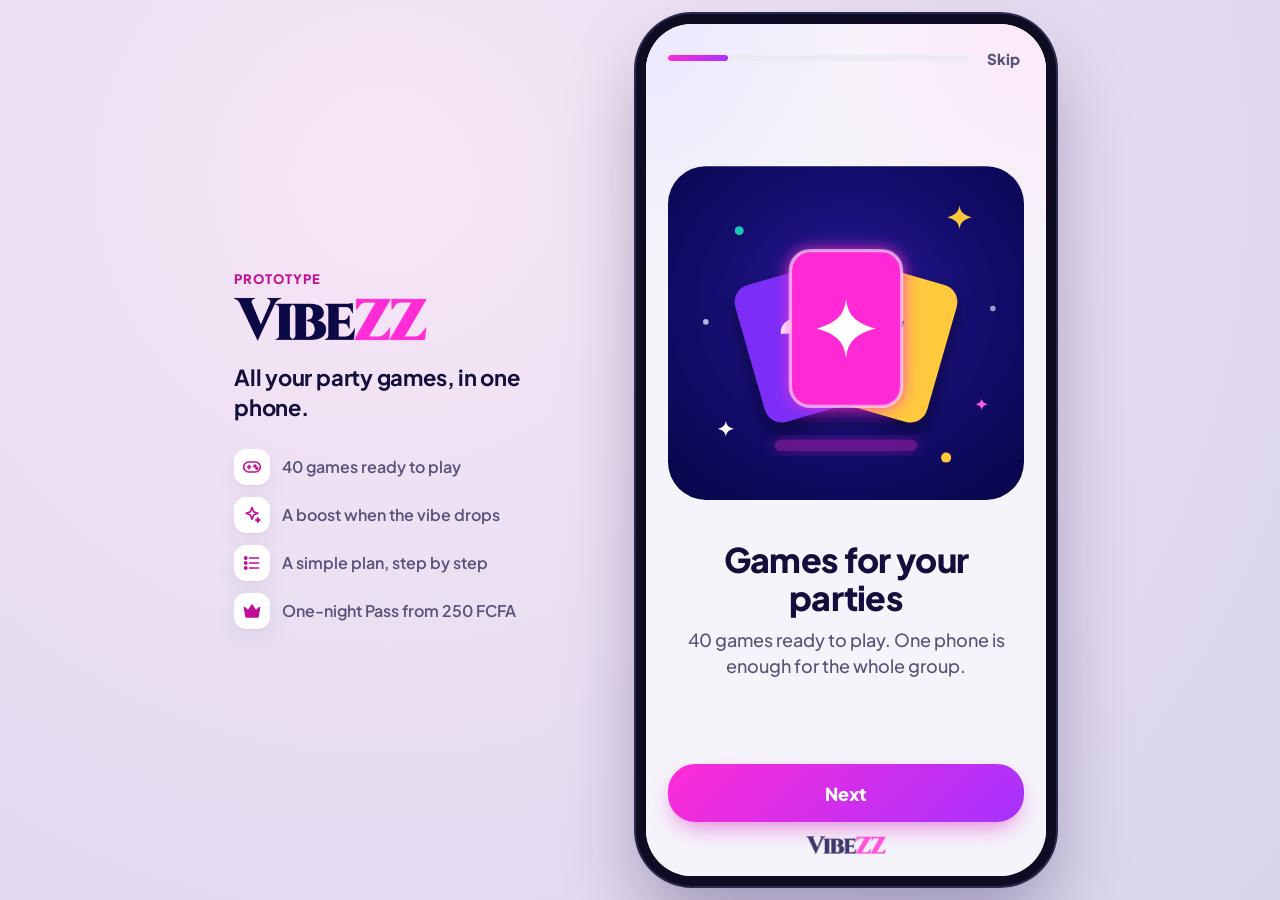
==== commit b3a48bb3: "Retouches : Jeux d'abord, Pass courts, FR/EN" ====
--- a/app/index.html
+++ b/app/index.html
@@ -5,14 +5,13 @@
     <meta charset="UTF-8" />
     <meta name="viewport" content="width=device-width, initial-scale=1, viewport-fit=cover" />
     <meta name="theme-color" content="#f5f4fa" />
-    <meta name="description" content="vibeZZ, le maître de cérémonie. Jeux, déroulé, musique et relance pour tenir une soirée." />
-    <link rel="icon" href="data:image/svg+xml,%3Csvg xmlns='http://www.w3.org/2000/svg' viewBox='0 0 64 64'%3E%3Crect width='64' height='64' rx='14' fill='%2307064a'/%3E%3Ctext x='32' y='44' text-anchor='middle' font-family='Impact,Arial Black,sans-serif' font-size='30' font-style='italic' fill='%23ff2bd6'%3EZZ%3C/text%3E%3C/svg%3E" />
+    <meta name="description" content="vibeZZ · Jeux de soirée. 40 jeux, une relance quand l'ambiance baisse et un programme simple, dans un seul téléphone." />
     <link rel="icon" type="image/png" sizes="64x64" href="./favicon.png" />
     <link rel="icon" type="image/png" sizes="192x192" href="./icon-192.png" />
     <link rel="apple-touch-icon" sizes="180x180" href="./apple-touch-icon.png" />
-    <title>vibeZZ — maître de cérémonie</title>
-    <script type="module" crossorigin src="./assets/index-D-JKIXNA.js"></script>
-    <link rel="stylesheet" crossorigin href="./assets/index-DU0tnGdL.css">
+    <title>vibeZZ · Jeux de soirée</title>
+    <script type="module" crossorigin src="./assets/index-CjG-w9vJ.js"></script>
+    <link rel="stylesheet" crossorigin href="./assets/index-B_5B1Zdg.css">
   </head>
   <body>
     <div id="root"></div>
--- a/app/assets/index-B_5B1Zdg.css
+++ b/app/assets/index-B_5B1Zdg.css
@@ -0,0 +1 @@
+@font-face{font-family:Plus Jakarta Sans;src:url(./jakarta-BBNPXI38.ttf) format("truetype");font-weight:200 800;font-display:swap}:root,html.light{--font: "Plus Jakarta Sans", system-ui, -apple-system, "Segoe UI", Roboto, sans-serif;--bg: #f5f4fa;--bg-grad: radial-gradient(120% 60% at 100% 0%, #fde8fa 0%, rgba(253, 232, 250, 0) 55%), radial-gradient(90% 50% at 0% 0%, #ece8ff 0%, rgba(236, 232, 255, 0) 60%), #f5f4fa;--card: #ffffff;--card2: #fbfaff;--text: #120f3d;--text2: #57547a;--text3: #67648a;--line: rgba(18, 15, 61, .08);--fill: #ecebf4;--fill2: #f3f2f9;--shadow: 0 1px 2px rgba(18, 15, 61, .05), 0 10px 28px -6px rgba(18, 15, 61, .12);--shadow-lg: 0 2px 6px rgba(18, 15, 61, .06), 0 22px 44px -12px rgba(48, 20, 110, .28);--accent: #ff2bd6;--accent-text: #c20f97;--accent-soft: #ffe3f8;--grad: linear-gradient(135deg, #ff2bd6 0%, #a532ff 100%);--grad-shadow: 0 10px 24px -8px rgba(220, 30, 200, .65);--hero: linear-gradient(140deg, #ff2bd6 0%, #b02cf5 55%, #5b2be8 100%);--navy: #07064a;--promo: linear-gradient(135deg, #1a1464, #3a1c9c 60%, #7b2ff7);--music: linear-gradient(150deg, #1a1464 0%, #2b1680 50%, #6a1fb5 100%);--glass: rgba(255, 255, 255, .8);--glass-line: rgba(255, 255, 255, .9);--sheet-glass: rgba(255, 255, 255, .95);--scrim: rgba(18, 15, 61, .32);--input: #ffffff;--gold: linear-gradient(135deg, #ffd86b 0%, #ffa94d 100%);--gold-text: #4a2a00;--good: #0b8a7c;--good-soft: rgba(24, 200, 181, .14);--danger: #e5254f;--danger-soft: rgba(229, 37, 79, .12);--toast: #120f3d;--amber: #ffb020;--amber-text: #8a4b00;--amber-soft: #fff1d1;--wa: #128c4a;--flame: #ff6a2b;--flame-off: #dcd9ea;--desk: radial-gradient(circle at 30% 20%, #f7e6f6, #d8d4ec);--desk-text: #120f3d;color-scheme:light}html.dark{--bg: #08072e;--bg-grad: radial-gradient(120% 60% at 100% 0%, rgba(255, 43, 214, .2) 0%, rgba(255, 43, 214, 0) 55%), radial-gradient(90% 50% at 0% 0%, rgba(91, 43, 232, .28) 0%, rgba(91, 43, 232, 0) 60%), #08072e;--card: #15134a;--card2: #1a1856;--text: #f5f3ff;--text2: #c2bee6;--text3: #9590c4;--line: rgba(255, 255, 255, .09);--fill: rgba(255, 255, 255, .09);--fill2: rgba(255, 255, 255, .05);--shadow: 0 1px 0 rgba(255, 255, 255, .05) inset, 0 12px 30px -8px rgba(0, 0, 0, .55);--shadow-lg: 0 1px 0 rgba(255, 255, 255, .08) inset, 0 24px 50px -12px rgba(0, 0, 0, .7);--accent-text: #ff6be3;--accent-soft: rgba(255, 43, 214, .16);--glass: rgba(21, 19, 74, .78);--glass-line: rgba(255, 255, 255, .1);--sheet-glass: rgba(30, 28, 90, .96);--scrim: rgba(3, 2, 20, .6);--input: rgba(255, 255, 255, .07);--good: #4fe3d2;--danger: #ff5c7f;--danger-soft: rgba(255, 92, 127, .14);--toast: #2a2580;--amber-text: #ffc85a;--amber-soft: rgba(255, 176, 32, .16);--flame-off: rgba(255, 255, 255, .16);--desk: radial-gradient(circle at 30% 20%, #241a6b, #06052a);--desk-text: #f5f3ff;color-scheme:dark}*{box-sizing:border-box;margin:0;padding:0;-webkit-tap-highlight-color:transparent}button{font:inherit;color:inherit;border:0;background:none;cursor:pointer;text-align:inherit}button:disabled{cursor:default;opacity:.4}input,textarea{font:inherit;color:inherit}img{display:block}html,body,#root{height:100%}@supports (height: 100dvh){html,body,#root{height:100dvh}}body{font-family:var(--font);background:var(--bg);color:var(--text);-webkit-font-smoothing:antialiased;overflow:hidden}:focus-visible{outline:3px solid var(--accent);outline-offset:2px;border-radius:12px}.stage{height:100%;display:flex;justify-content:center;align-items:center;background:var(--bg)}.stage-copy{display:none}.app{position:relative;width:100%;max-width:none;height:100%;overflow:hidden;background:var(--bg-grad);color:var(--text);isolation:isolate}@media(min-width:640px){.stage{background:var(--desk)}.app{max-width:600px;box-shadow:0 0 0 1px var(--line),0 30px 60px -20px #140a3c4d}}@media(min-width:900px)and (min-height:700px){.stage{background:var(--desk);gap:72px;padding:24px}.stage-copy{display:block;max-width:340px;color:var(--desk-text)}.stage-copy .logo-xl{height:44px;margin:10px 0 18px}.stage-copy .stage-lede{font-size:22px;font-weight:700;line-height:1.35;letter-spacing:-.01em}.stage-copy ul{list-style:none;margin-top:26px;display:grid;gap:12px}.stage-copy li{display:flex;gap:12px;align-items:center;font-size:16px;font-weight:600;color:var(--text2)}.stage-copy li svg{width:36px;height:36px;padding:8px;border-radius:12px;background:var(--card);color:var(--accent-text);box-shadow:var(--shadow);flex:none}.app{width:400px;height:min(860px,calc(100vh - 48px));border-radius:46px;box-shadow:0 0 0 10px #0d0c22,0 0 0 12px #2b2950,0 40px 80px #140a3c59}}.view{position:absolute;inset:0;overflow-y:auto;overflow-x:hidden;scrollbar-width:none;padding:calc(env(safe-area-inset-top) + 8px) max(20px,env(safe-area-inset-right)) calc(env(safe-area-inset-bottom) + 110px) max(20px,env(safe-area-inset-left));transition:transform .35s cubic-bezier(.2,.8,.2,1),border-radius .35s,filter .35s;transform-origin:50% 0;overscroll-behavior:contain}.view::-webkit-scrollbar{display:none}.view.has-mini{padding-bottom:190px}.app.sheet-open .view{transform:scale(.93) translateY(12px);border-radius:26px;filter:saturate(.9)}.app.sheet-open .tabbar,.app.sheet-open .mini{opacity:.6}.eyebrow{font-size:13px;font-weight:800;letter-spacing:.08em;text-transform:uppercase;color:var(--accent-text)}.muted-eyebrow{color:var(--text3)}.large-title{font-size:clamp(27px,8.6vw,34px);line-height:1.1;font-weight:800;letter-spacing:-.02em;margin:4px 0 6px}.title-input{width:100%;border:0;background:transparent;outline:none;border-radius:10px;padding:0;text-overflow:ellipsis}.title-input:focus{background:var(--fill2);box-shadow:0 0 0 6px var(--fill2)}.subtitle{font-size:16px;line-height:1.45;color:var(--text2)}.h2{font-size:21px;font-weight:800;letter-spacing:-.01em}.h2-muted{font-size:17px;color:var(--text2)}.h3{font-size:19px;font-weight:800;letter-spacing:-.01em}.sec{display:flex;align-items:baseline;justify-content:space-between;gap:10px;margin:28px 2px 12px}.link{color:var(--accent-text);font-weight:700;font-size:15px;display:inline-flex;gap:2px;align-items:center}.link svg{width:16px;height:16px}.link.center{display:flex;margin-left:auto;margin-right:auto;gap:6px}.muted{color:var(--text2)}.small{font-size:14px}.strong{font-weight:700}.hint{font-size:14px;color:var(--text2);font-weight:600;margin:-4px 2px 12px;line-height:1.4}.result{font-size:14px;color:var(--text3);font-weight:600;margin:2px 2px 12px}.fine{text-align:center;font-size:13px;color:var(--text3);font-weight:600;margin-top:18px;line-height:1.4}.ell{white-space:nowrap;overflow:hidden;text-overflow:ellipsis;display:block}.min0{min-width:0}.flex1{flex:1}.pad{padding:0 2px 12px}.pad-in{padding:0 14px 12px}.mt{margin-top:16px}.mt-s{margin-top:12px}.topbar{display:flex;align-items:center;justify-content:space-between;height:52px;margin-bottom:8px}.logo{height:22px;display:inline-block}.logo img{height:100%;width:auto}html.dark .logo .logo-l,html.light .logo .logo-d,:root:not(.dark) .logo .logo-d{display:none}.tb-actions{display:flex;gap:8px;align-items:center}.icon-btn{width:40px;height:40px;border-radius:50%;display:grid;place-items:center;background:var(--card);box-shadow:var(--shadow);color:var(--text);transition:transform .15s;flex:none}.icon-btn svg{width:20px;height:20px}.press{transition:transform .15s}.press:active,.icon-btn:active{transform:scale(.94)}.pass-pill{height:40px;padding:0 14px 0 12px;border-radius:20px;background:var(--gold);color:var(--gold-text);font-weight:800;font-size:14px;display:flex;gap:6px;align-items:center;box-shadow:0 6px 16px -4px #ff962880;letter-spacing:.02em;white-space:nowrap}.pass-pill svg{width:17px;height:17px}.chip{height:38px;padding:0 14px;border-radius:19px;background:var(--card);box-shadow:var(--shadow);font-size:15px;font-weight:700;display:inline-flex;align-items:center;gap:7px;white-space:nowrap;color:var(--text);flex:none}.chip svg{width:17px;height:17px}.chip .dot{width:9px;height:9px;border-radius:50%;background:var(--grad)}.chip.on{background:var(--text);color:var(--bg);box-shadow:none}html.dark .chip.on{background:#fff;color:#0e0b33}.chip.fav-on svg{color:var(--accent);fill:var(--accent)}.chip.static{cursor:default}.chips{display:flex;gap:8px;overflow-x:auto;scrollbar-width:none;margin:0 -20px;padding:4px 20px 10px}.chips::-webkit-scrollbar{display:none}.meta-row{display:flex;gap:8px;margin:10px 0 18px;flex-wrap:wrap}.card{background:var(--card);border-radius:24px;box-shadow:var(--shadow)}.btn{height:54px;border-radius:27px;padding:0 22px;font-weight:800;font-size:17px;display:inline-flex;align-items:center;justify-content:center;gap:8px;transition:transform .15s,box-shadow .15s;white-space:nowrap;text-align:center}.btn svg{width:20px;height:20px;flex:none}.btn:active{transform:scale(.97)}.btn.full{width:100%}.btn.sm{height:44px;font-size:15px;padding:0 16px}.btn-primary{background:var(--grad);color:#fff;box-shadow:var(--grad-shadow)}.btn-white{background:#fff;color:#2a0f5c;box-shadow:0 8px 20px -8px #14003c80}.btn-soft{background:var(--fill);color:var(--text)}.btn-ghost-w{width:48px;height:48px;border-radius:50%;background:#ffffff2e;border:1px solid rgba(255,255,255,.28);color:#fff;display:grid;place-items:center;-webkit-backdrop-filter:blur(10px);backdrop-filter:blur(10px);flex:none}.btn-ghost-w svg{width:20px;height:20px}.pill-btn{height:36px;padding:0 14px;border-radius:18px;background:var(--accent-soft);color:var(--accent-text);font-weight:800;font-size:14px;display:inline-flex;align-items:center;gap:5px;white-space:nowrap;flex:none}.pill-btn svg{width:15px;height:15px}.pill-btn.solid{background:var(--grad);color:#fff}.pill-btn.white{background:#fff;color:#2a1580}.row-btns{display:flex;gap:10px;margin:14px 0 6px;flex-wrap:wrap}.row-btns .btn{height:50px;font-size:16px}.grow14{flex:1.4}.grow1{flex:1}.tabbar{position:absolute;left:0;right:0;bottom:0;padding:8px 8px calc(env(safe-area-inset-bottom) + 10px);display:grid;grid-template-columns:repeat(5,1fr);background:var(--glass);backdrop-filter:blur(12px) saturate(1.4);-webkit-backdrop-filter:blur(12px) saturate(1.4);border-top:1px solid var(--line);z-index:30;transition:opacity .3s}.tab{display:flex;flex-direction:column;align-items:center;gap:4px;font-size:12px;font-weight:700;color:var(--text3);position:relative;padding:4px 0 2px}.tab svg{width:25px;height:25px;transition:transform .2s}.tab.on{color:var(--accent-text)}.tab.on svg{transform:translateY(-1px) scale(1.06)}.tab.on:before{content:"";position:absolute;top:-9px;width:26px;height:4px;border-radius:0 0 4px 4px;background:var(--grad)}@media(min-width:900px)and (min-height:700px){.tabbar{padding-bottom:22px}}.mini{position:absolute;left:12px;right:12px;bottom:calc(env(safe-area-inset-bottom) + 86px);height:62px;border-radius:20px;display:flex;align-items:center;gap:12px;padding:0 10px 0 8px;background:var(--glass);backdrop-filter:blur(12px) saturate(1.4);-webkit-backdrop-filter:blur(12px) saturate(1.4);border:1px solid var(--glass-line);box-shadow:var(--shadow-lg);z-index:29;text-align:left}@media(min-width:900px)and (min-height:700px){.mini{bottom:98px}}.mini .disc{width:46px;height:46px;border-radius:12px;overflow:hidden;flex:none}.mini .t{flex:1;min-width:0}.mini .t b{display:block;font-size:15px;font-weight:800;white-space:nowrap;overflow:hidden;text-overflow:ellipsis}.mini .t span{font-size:13px;color:var(--text2);font-weight:700}.eq{display:flex;gap:3px;align-items:flex-end;height:18px;margin-right:8px}.eq i{width:4px;border-radius:2px;background:var(--grad);animation:eq 1s infinite ease-in-out alternate;transform-origin:bottom}.eq i:nth-child(1){height:8px}.eq i:nth-child(2){height:18px;animation-delay:.2s}.eq i:nth-child(3){height:12px;animation-delay:.4s}.eq i:nth-child(4){height:16px;animation-delay:.1s}@keyframes eq{to{transform:scaleY(.45)}}.art-box{display:block;width:100%;height:100%}.art-box svg{width:100%;height:100%;display:block}.hero{position:relative;border-radius:30px;padding:20px;color:#fff;background:var(--hero);box-shadow:0 24px 44px -18px #b02cf5bf;overflow:hidden;animation:rise .45s cubic-bezier(.2,.8,.2,1)}.hero:before{content:"";position:absolute;width:260px;height:260px;right:-90px;top:-110px;border-radius:50%;background:radial-gradient(circle,#ffffff59,#fff0 70%)}.hero:after{content:"";position:absolute;inset:0;background-image:radial-gradient(rgba(255,255,255,.14) 1.3px,transparent 1.4px);background-size:16px 16px;mask-image:linear-gradient(200deg,#000 0%,transparent 60%);-webkit-mask-image:linear-gradient(200deg,#000 0%,transparent 60%);pointer-events:none}.hero>*{position:relative;z-index:1}.hero-top{display:flex;justify-content:space-between;align-items:center;gap:8px;flex-wrap:wrap;font-size:13px;font-weight:800;letter-spacing:.08em}.live{display:inline-flex;align-items:center;gap:7px;white-space:nowrap}.live i{width:8px;height:8px;border-radius:50%;background:#7cffb2;box-shadow:0 0 0 4px #7cffb240;animation:pulse 1.6s infinite}.live i.paused,.live.done i{background:#ffd86b;box-shadow:0 0 0 4px #ffd86b40;animation:none}@keyframes pulse{50%{box-shadow:0 0 0 7px #7cffb214}}.glass-tag{background:#fff3;border:1px solid rgba(255,255,255,.3);border-radius:14px;padding:5px 11px;font-size:13px;font-weight:700;letter-spacing:0;-webkit-backdrop-filter:blur(8px);backdrop-filter:blur(8px);white-space:nowrap;color:#fff}.glass-tag.warn{background:#ffd86b;color:#4a2a00;border-color:#ffd86b;font-weight:800;max-width:100%;white-space:normal;text-align:left}.hero-main{display:flex;gap:14px;align-items:center;margin:16px 0 14px}.hero-main .thumb{width:84px;height:84px;border-radius:20px;overflow:hidden;flex:none;box-shadow:0 10px 20px -6px #14003c80;border:2px solid rgba(255,255,255,.5);display:grid;place-items:center;background:#ffffff26}.kind-thumb{width:100%;height:100%;display:grid;place-items:center;color:#fff}.hero h3{font-size:clamp(22px,7vw,28px);font-weight:800;letter-spacing:-.02em;line-height:1.1;overflow-wrap:anywhere}.hero .sub{font-size:15px;opacity:.92;margin-top:4px;font-weight:600}.progress{height:6px;border-radius:3px;background:#ffffff40;overflow:hidden;margin-bottom:16px}.progress i{display:block;height:100%;border-radius:3px;background:#fff;transition:width .6s}.hero-actions{display:flex;gap:10px;align-items:center}.hero-actions .btn{flex:1;height:52px}.hero-now{flex:1;text-align:center;font-weight:800;font-size:15px;opacity:.95}.btn-ghost-w:disabled{opacity:.4}.suggest{display:flex;gap:12px;align-items:center;padding:14px;margin-top:12px;width:100%;text-align:left}.suggest .ic{width:40px;height:40px;border-radius:14px;background:var(--accent-soft);color:var(--accent-text);display:grid;place-items:center;flex:none}.suggest .ic svg{width:21px;height:21px}.suggest p{flex:1;font-size:15px;line-height:1.35;font-weight:600}.suggest p b{display:block;font-size:12px;color:var(--accent-text);font-weight:800;letter-spacing:.06em;margin-bottom:2px}.timeline-h{display:flex;gap:10px;overflow-x:auto;scrollbar-width:none;margin:0 -20px;padding:2px 20px 14px}.timeline-h::-webkit-scrollbar{display:none}.mom{flex:none;width:134px;padding:14px;border-radius:20px;background:var(--card);box-shadow:var(--shadow);text-align:left}.mom time{font-size:13px;font-weight:700;color:var(--text3)}.mom b{display:block;font-size:16px;font-weight:800;margin:6px 0 8px;line-height:1.2;height:38px;overflow:hidden}.mom.cur{background:var(--text);color:var(--bg)}html.dark .mom.cur{background:#fff;color:#120f3d}.mom.cur time{color:inherit;opacity:.7}.mom.done{opacity:.55}.kind{display:inline-flex;align-items:center;gap:6px;font-size:13px;font-weight:700;padding:4px 10px;border-radius:10px;white-space:nowrap;color:var(--kc);background:var(--kb)}.kind i{width:7px;height:7px;border-radius:50%;background:var(--kd, var(--kc))}html.dark .kind{color:#fff}.now-kind{--kc: inherit;--kb: rgba(255, 43, 214, .2);--kd: #ff2bd6;color:inherit!important}.k-accueil{--kc: #0b8a7c;--kb: rgba(24, 200, 181, .14);--kd: #18c8b5}.k-jeu{--kc: #c20f97;--kb: rgba(255, 43, 214, .13);--kd: #ff2bd6}.k-musique{--kc: #6a2fe0;--kb: rgba(123, 47, 247, .13);--kd: #7b2ff7}.k-repas{--kc: #c2560f;--kb: rgba(255, 138, 61, .15);--kd: #ff8a3d}.k-discours{--kc: #2f5fe0;--kb: rgba(77, 124, 255, .14);--kd: #4d7cff}.k-danse{--kc: #d42a52;--kb: rgba(255, 94, 126, .15);--kd: #ff5e7e}.k-gateau{--kc: #9a6800;--kb: rgba(255, 201, 60, .22);--kd: #ffc93c}.k-libre{--kc: #57547a;--kb: rgba(140, 137, 166, .16);--kd: #8c89a6}.kind-thumb.k-accueil{background:linear-gradient(135deg,#18c8b5,#4d7cff)}.kind-thumb.k-musique{background:linear-gradient(135deg,#7b2ff7,#a532ff)}.kind-thumb.k-repas{background:linear-gradient(135deg,#ff8a3d,#ff5e7e)}.kind-thumb.k-discours{background:linear-gradient(135deg,#4d7cff,#7b2ff7)}.kind-thumb.k-danse{background:linear-gradient(135deg,#ff5e7e,#ff2bd6)}.kind-thumb.k-gateau{background:linear-gradient(135deg,#ffc93c,#ff8a3d)}.kind-thumb.k-libre,.kind-thumb.k-jeu{background:linear-gradient(135deg,#1a1464,#4d7cff)}.hscroll{display:flex;gap:12px;overflow-x:auto;scrollbar-width:none;margin:0 -20px;padding:2px 20px 14px}.hscroll::-webkit-scrollbar{display:none}.hscroll .gcard{width:158px;flex:none}.energy{padding:18px;margin-top:14px}.energy-top{display:flex;justify-content:space-between;align-items:center}.energy .val{font-size:30px;font-weight:800;letter-spacing:-.02em}.gauge{height:12px;border-radius:6px;background:var(--fill);margin:12px 0 10px;overflow:hidden}.gauge i{display:block;height:100%;border-radius:6px;background:linear-gradient(90deg,#4d7cff,#a532ff 50%,#ff2bd6);transition:width .6s}.promo{margin-top:22px;border-radius:24px;padding:18px;display:flex;gap:14px;align-items:center;background:var(--promo);color:#fff;box-shadow:var(--shadow-lg)}.promo .crown{width:48px;height:48px;border-radius:16px;background:var(--gold);color:var(--gold-text);display:grid;place-items:center;flex:none}.promo .crown svg{width:26px;height:26px}.promo p{flex:1;font-size:14px;opacity:.92;line-height:1.35}.promo p b{display:block;font-size:17px;opacity:1;margin-bottom:2px}.grid{display:grid;grid-template-columns:repeat(auto-fill,minmax(150px,1fr));gap:16px 14px}.gcard{position:relative;min-width:0;animation:rise .4s cubic-bezier(.2,.8,.2,1) both}.gcard-hit{display:block;width:100%;text-align:left}.gcard-hit:active{transform:scale(.97)}.gcard .img{position:relative;display:block;border-radius:22px;overflow:hidden;aspect-ratio:1 / .86;box-shadow:var(--shadow)}.gcard h4{font-size:16px;font-weight:800;margin:10px 4px 3px;line-height:1.25;letter-spacing:-.01em;overflow:hidden;display:-webkit-box;-webkit-line-clamp:2;-webkit-box-orient:vertical}.gcard .gm{font-size:14px;color:var(--text2);font-weight:600;margin:0 4px;display:flex;gap:4px 10px;flex-wrap:wrap}.gcard .gm span{display:inline-flex;align-items:center;gap:4px;white-space:nowrap}.gcard .gm svg{width:14px;height:14px;opacity:.8}.heart{position:absolute;top:10px;right:10px;width:38px;height:38px;border-radius:50%;display:grid;place-items:center;background:#ffffffe6;color:#120f3d;box-shadow:0 4px 12px #14003c40;-webkit-backdrop-filter:blur(8px);backdrop-filter:blur(8px);transition:transform .2s;z-index:2}.heart svg{width:19px;height:19px}.heart.on{color:#ff2bd6;animation:pop .35s}.heart.on svg{fill:#ff2bd6}.heart:active{transform:scale(.85)}@keyframes pop{40%{transform:scale(1.25)}}.badge-pass{position:absolute;top:10px;left:10px;height:26px;padding:0 9px 0 7px;border-radius:13px;background:var(--gold);color:var(--gold-text);font-size:12px;font-weight:800;display:inline-flex;align-items:center;gap:4px;letter-spacing:.04em;box-shadow:0 4px 10px #50280040}.badge-pass svg{width:13px;height:13px}@keyframes rise{0%{opacity:0;transform:translateY(10px)}}.title-row{display:flex;justify-content:space-between;align-items:center}.search{display:flex;gap:10px;align-items:center;height:52px;border-radius:16px;background:var(--card);box-shadow:var(--shadow);padding:0 6px 0 16px;margin:12px 0 14px;color:var(--text3)}.search>svg{width:20px;height:20px;flex:none}.search input{flex:1;min-width:0;height:100%;border:0;background:transparent;outline:none;font-size:16px;font-weight:600;color:var(--text)}.search input::placeholder{color:var(--text3);font-weight:500}.search input::-webkit-search-cancel-button{display:none}.search .clear{width:30px;height:30px;border-radius:50%;background:var(--fill);display:grid;place-items:center;color:var(--text2);flex:none}.search .clear svg{width:14px;height:14px}.search .flt{width:40px;height:40px;border-radius:12px;background:var(--fill);color:var(--text);display:grid;place-items:center;position:relative;flex:none}.search .flt svg{width:19px;height:19px}.search .flt i{position:absolute;top:7px;right:7px;width:9px;height:9px;border-radius:50%;background:var(--accent);border:2px solid var(--card)}.search.in-sheet{margin-top:0}.seg{display:flex;background:var(--fill);border-radius:16px;padding:4px;margin-bottom:12px}.seg button{flex:1;min-height:42px;border-radius:12px;font-weight:700;font-size:15px;color:var(--text2);display:flex;align-items:center;justify-content:center;gap:6px;text-align:center;padding:0 6px}.seg button.on{background:var(--card);color:var(--text);box-shadow:0 2px 8px #120f3d1f}html.dark .seg button.on{background:#ffffff29}.seg .n{font-size:13px;color:var(--text3);font-weight:800}.empty{padding:26px 18px;text-align:center;display:grid;justify-items:center;gap:8px;margin-bottom:14px}.empty-ic{width:54px;height:54px;border-radius:18px;background:var(--accent-soft);color:var(--accent-text);display:grid;place-items:center}.empty-ic svg{width:26px;height:26px}.empty-t{font-size:17px;font-weight:800}.empty .row-btns{justify-content:center}.scrim{position:absolute;inset:0;background:var(--scrim);z-index:45;animation:fade .3s;width:100%;cursor:default}.sheet{position:absolute;left:0;right:0;bottom:0;background:var(--bg);border-radius:30px 30px 0 0;z-index:50;overflow:hidden;box-shadow:0 -10px 40px #00000040;animation:up .38s cubic-bezier(.2,.8,.2,1);display:flex;flex-direction:column;transition:transform .25s}.sheet.full{top:calc(env(safe-area-inset-top) + 30px)}.sheet.auto{max-height:calc(100% - env(safe-area-inset-top) - 30px)}.sheet .sbody{flex:1;overflow-y:auto;scrollbar-width:none;padding:0 20px calc(env(safe-area-inset-bottom) + 30px);overscroll-behavior:contain}.sheet .sbody::-webkit-scrollbar{display:none}.drag-zone{position:relative;flex:none;touch-action:none}.grabber{position:absolute;top:8px;left:50%;transform:translate(-50%);width:40px;height:5px;border-radius:3px;background:#ffffffd9;z-index:5}.grabber.dk{background:var(--text3);opacity:.5}.game-sheet .drag-zone,.pass-sheet .drag-zone{position:absolute;left:0;right:0;top:0;height:26px;z-index:6}@keyframes up{0%{transform:translateY(100%)}}@keyframes fade{0%{opacity:0}}.sheet-head{display:flex;justify-content:space-between;align-items:center;gap:10px;padding:24px 20px 10px}.sheet-head h2{font-size:clamp(23px,7vw,28px);font-weight:800;letter-spacing:-.02em;line-height:1.1}.sheet-p{font-size:16px;line-height:1.45;margin-bottom:14px}.sheet-title{font-size:clamp(24px,7.6vw,30px);font-weight:800;letter-spacing:-.02em;margin:10px 0 6px;line-height:1.1}.sticky-cta{padding:12px 20px calc(env(safe-area-inset-bottom) + 18px);display:flex;gap:10px;background:linear-gradient(transparent,var(--bg) 22%);position:relative;z-index:3;margin-top:-24px;flex:none}.sticky-cta .btn-soft{flex:1}.sticky-cta .btn-primary{flex:1.3}.sticky-cta .btn.full{flex:1}.sticky-cta .btn{min-width:0;white-space:normal;line-height:1.15;padding:0 14px}.cover-xl{position:relative;height:240px;margin:0 -20px;display:block}.cover-xl:after{content:"";position:absolute;left:0;right:0;bottom:0;height:70px;background:linear-gradient(transparent,var(--bg));pointer-events:none}.cover-btns{position:absolute;top:20px;left:16px;right:16px;display:flex;justify-content:space-between;z-index:7}.glass-btn{width:44px;height:44px;border-radius:50%;display:grid;place-items:center;background:#ffffffe0;color:#120f3d;-webkit-backdrop-filter:blur(10px);backdrop-filter:blur(10px);box-shadow:0 4px 14px #14003c40}.glass-btn svg{width:20px;height:20px}.glass-btn.on{color:#ff2bd6;animation:pop .35s}.glass-btn.on svg{fill:#ff2bd6}.tags{display:flex;gap:8px;flex-wrap:wrap}.tags-up{margin-top:-6px;position:relative;z-index:2}.tag{height:30px;padding:0 12px;border-radius:15px;background:var(--fill);font-size:14px;font-weight:700;color:var(--text2);display:inline-flex;align-items:center;gap:6px;white-space:nowrap}.tag svg{width:14px;height:14px}.tag.acc{background:var(--accent-soft);color:var(--accent-text)}.tag.free{background:var(--good-soft);color:var(--good)}.stats{display:grid;grid-template-columns:repeat(3,1fr);gap:8px;margin:18px 0 10px}.stat{background:var(--card);border-radius:18px;padding:12px 6px;text-align:center;box-shadow:var(--shadow);display:grid;justify-items:center;align-content:start}.stat svg{width:21px;height:21px;color:var(--accent-text)}.stat b{display:block;font-size:16px;font-weight:800;margin-top:4px}.stat span{font-size:12px;color:var(--text3);font-weight:700}.edots{display:inline-flex;gap:4px;margin:8px 0 3px;height:13px;align-items:center}.edots i{width:10px;height:10px;border-radius:50%;background:var(--fill)}.edots i.on{background:var(--grad)}.material{display:flex;gap:12px;align-items:center;padding:12px 14px}.material .mat-ic{width:38px;height:38px;border-radius:12px;background:var(--accent-soft);color:var(--accent-text);display:grid;place-items:center;flex:none}.material .mat-ic svg{width:19px;height:19px}.material .lbl{display:block;font-size:12px;color:var(--text3);font-weight:800;letter-spacing:.06em;text-transform:uppercase}.material b{display:block;font-size:15px;font-weight:700;line-height:1.35}.rules{list-style:none;counter-reset:r;display:grid;gap:12px}.rules li{counter-increment:r;display:flex;gap:12px;font-size:16px;line-height:1.45;color:var(--text)}.rules li:before{content:counter(r);flex:none;width:28px;height:28px;border-radius:50%;background:var(--accent-soft);color:var(--accent-text);font-weight:800;font-size:14px;display:grid;place-items:center;margin-top:0}.action-sheet{position:absolute;left:10px;right:10px;bottom:calc(env(safe-area-inset-bottom) + 16px);z-index:55;animation:up .35s cubic-bezier(.2,.8,.2,1)}.as-group{background:var(--sheet-glass);backdrop-filter:blur(12px) saturate(1.4);-webkit-backdrop-filter:blur(12px) saturate(1.4);border-radius:22px;overflow:hidden;border:1px solid var(--glass-line);box-shadow:var(--shadow-lg)}.as-title{text-align:center;padding:16px 18px;font-size:14px;color:var(--text2);font-weight:600;line-height:1.4;border-bottom:1px solid var(--line)}.as-big{display:block;font-size:17px;color:var(--text);font-weight:800;margin-bottom:4px}.as-item{display:flex;gap:14px;align-items:center;min-height:58px;padding:0 20px;font-size:17px;font-weight:700;border-bottom:1px solid var(--line);width:100%;text-align:left}.as-item:last-child{border-bottom:0}.as-item>svg{width:21px;height:21px;color:var(--accent-text);flex:none}.as-item.red,.as-item.red>svg{color:var(--danger)}.as-row{cursor:default}.as-cancel{margin-top:8px;height:58px;width:100%;border-radius:22px;background:var(--card);font-size:17px;font-weight:800;box-shadow:var(--shadow);text-align:center}.sum{display:grid;grid-template-columns:repeat(4,1fr);padding:16px 8px;margin-top:18px}.sum div{text-align:center}.sum div+div{border-left:1px solid var(--line)}.sum b{display:block;font-size:19px;font-weight:800;white-space:nowrap}.sum span{font-size:13px;color:var(--text3);font-weight:700}.tl{margin-top:18px}.tl-item{display:grid;grid-template-columns:46px minmax(0,1fr);gap:10px;margin-bottom:12px}.tl-item time{font-size:14px;font-weight:800;color:var(--text2);padding-top:18px;text-align:right}.tl-card{padding:14px 12px 14px 16px}.tl-card .r1{display:flex;align-items:center;gap:8px}.tl-card .r1 .pill-btn{height:34px}.tl-card h4{font-size:17px;font-weight:800;margin:8px 0 2px;overflow-wrap:anywhere}.tl-card .d{font-size:14px;color:var(--text2);font-weight:600}.more{width:36px;height:36px;border-radius:50%;display:grid;place-items:center;color:var(--text2);background:var(--fill2);flex:none}.more svg{width:18px;height:18px}.tl-item.cur .tl-card{box-shadow:0 0 0 2px var(--accent),var(--shadow-lg)}.tl-item.cur time{color:var(--accent-text)}.tl-item.done .tl-card{opacity:.6}.now-pill{font-size:12px;font-weight:800;color:#fff;background:var(--grad);border-radius:10px;padding:4px 9px;letter-spacing:.03em}.edit-row{display:flex;align-items:center;gap:8px;margin-top:12px;padding-top:12px;border-top:1px solid var(--line);flex-wrap:wrap}.mini-btn{width:40px;height:40px;border-radius:12px;background:var(--fill);display:grid;place-items:center;color:var(--text);font-weight:800;font-size:18px;flex:none}.mini-btn svg{width:18px;height:18px}.stepper{display:flex;align-items:center;background:var(--fill);border-radius:12px;height:40px;flex:none}.stepper button{min-width:40px;height:40px;font-weight:800;font-size:15px;color:var(--text);display:grid;place-items:center;text-align:center}.stepper button svg{width:16px;height:16px}.stepper b{font-size:14px;font-weight:800;min-width:54px;text-align:center}.tl-link{margin:4px 0 0 56px}.np{position:relative;margin-top:18px;border-radius:30px;padding:20px;color:#fff;background:var(--music);box-shadow:var(--shadow-lg);overflow:hidden}.np:before{content:"";position:absolute;width:240px;height:240px;right:-70px;top:-90px;border-radius:50%;background:radial-gradient(circle,#ff2bd68c,#ff2bd600 70%)}.np>*{position:relative}.np-top{display:flex;gap:16px;align-items:center}.np .vin{width:96px;height:96px;border-radius:22px;overflow:hidden;flex:none;box-shadow:0 12px 24px -8px #0009;animation:spin 14s linear infinite}@keyframes spin{50%{transform:rotate(4deg) scale(1.03)}}.np h3{font-size:24px;font-weight:800;line-height:1.15;letter-spacing:-.01em;margin-top:4px}.np .lbl{font-size:12px;font-weight:800;letter-spacing:.08em;opacity:.8}.np p{font-size:15px;line-height:1.45;opacity:.92;margin:14px 0}.search-tip{display:flex;gap:10px;align-items:center;background:#ffffff1f;border:1px solid rgba(255,255,255,.16);border-radius:16px;padding:12px 14px;font-size:15px;font-weight:600;margin-bottom:14px}.search-tip svg{width:18px;height:18px;flex:none;opacity:.85}.cue{display:flex;gap:14px;align-items:center;padding:12px;margin-bottom:10px}.cue.on{box-shadow:0 0 0 2px var(--accent),var(--shadow-lg)}.cue .sq{width:60px;height:60px;border-radius:16px;overflow:hidden;flex:none;align-self:flex-start}.cue .t{flex:1;min-width:0;display:grid;gap:2px}.cue .t b{font-size:16px;font-weight:800}.cue-k{font-size:12px;color:var(--accent-text);font-weight:800;letter-spacing:.04em;text-transform:uppercase}.cue-d{font-size:14px;color:var(--text2);line-height:1.4}.cue-s{font-size:13px;color:var(--text);font-weight:700;display:flex;gap:5px;align-items:flex-start;margin-top:2px}.cue-s svg{margin-top:2px;flex:none;color:var(--text3)}.soon{margin-top:18px;padding:18px;display:flex;gap:14px;align-items:center;border:1.5px dashed var(--text3);background:transparent;box-shadow:none;opacity:.9}.soon .sq{width:64px;height:64px;border-radius:18px;overflow:hidden;flex:none;filter:grayscale(.3)}.soon p{font-size:14px;color:var(--text2);line-height:1.4}.soon b{display:inline-block;font-size:12px;color:var(--accent-text);background:var(--accent-soft);border-radius:8px;padding:3px 8px;margin-bottom:6px;letter-spacing:.05em;text-transform:uppercase;font-weight:800}.moods{display:grid;grid-template-columns:1fr 1fr;gap:12px}.mood{padding:16px;border-radius:24px;background:var(--card);box-shadow:var(--shadow);display:flex;flex-direction:column;gap:12px;position:relative;text-align:left;transition:transform .15s,box-shadow .2s}.mood:active{transform:scale(.97)}.mood .mi{width:46px;height:46px;border-radius:16px;display:grid;place-items:center;color:#fff}.mood .mi svg{width:24px;height:24px}.mood b{font-size:18px;font-weight:800}.mood span{font-size:14px;color:var(--text2);font-weight:600;margin-top:-8px;line-height:1.35}.mood.on{box-shadow:0 0 0 2.5px var(--accent),var(--shadow-lg)}.mood .ck{position:absolute;top:14px;right:14px;width:26px;height:26px;border-radius:50%;background:var(--grad);color:#fff;display:grid;place-items:center;margin:0}.mood .ck svg{width:15px;height:15px}.prop{padding:12px;margin-bottom:10px}.prop .r{display:flex;gap:12px;align-items:center}.prop .sq{width:64px;height:64px;border-radius:18px;overflow:hidden;flex:none}.prop .t{flex:1;min-width:0}.prop .t b{display:block;font-size:16px;font-weight:800;line-height:1.25}.prop .t span{font-size:14px;color:var(--text2);font-weight:600}.info-btn{width:38px;height:38px;border-radius:50%;display:grid;place-items:center;color:var(--text2);background:var(--fill2);flex:none}.info-btn.on{background:var(--accent-soft);color:var(--accent-text)}.info-btn svg{width:19px;height:19px}.rules-box{margin-top:12px;background:var(--fill2);border-radius:16px;padding:12px 14px 12px 32px;font-size:15px;line-height:1.45;color:var(--text2);display:grid;gap:4px}.group-l{font-size:13px;font-weight:800;letter-spacing:.07em;text-transform:uppercase;color:var(--text3);margin:22px 6px 8px}.list{background:var(--card);border-radius:22px;box-shadow:var(--shadow);overflow:hidden}.li{display:flex;align-items:center;gap:14px;min-height:60px;padding:10px 16px;border-bottom:1px solid var(--line);width:100%;text-align:left}.li:last-child{border-bottom:0}.li .lic{width:34px;height:34px;border-radius:11px;display:grid;place-items:center;color:#fff;flex:none}.li .lic svg{width:19px;height:19px}.li .lt{flex:1;font-size:16px;font-weight:700;min-width:0}.li .lt small{display:block;font-size:13px;color:var(--text3);font-weight:600;margin-top:2px;line-height:1.35}.li .lv{font-size:15px;color:var(--text2);font-weight:600;display:flex;align-items:center;gap:2px;white-space:nowrap}.li .lv svg{width:18px;height:18px;color:var(--text3)}.li.red .lt{color:var(--danger)}.li-input{width:52%;text-align:right;border:0;background:var(--fill2);border-radius:10px;padding:8px 10px;font-size:15px;font-weight:700;color:var(--text);outline:none}.li-input:focus{box-shadow:0 0 0 2px var(--accent)}.li-input.time{width:auto}.li-art{width:46px;height:46px;border-radius:14px;overflow:hidden;flex:none}.g-gold{background:linear-gradient(135deg,#ffd86b,#ffa94d);color:#4a2a00!important}.g-pink{background:linear-gradient(135deg,#ff2bd6,#a532ff)}.g-orange{background:linear-gradient(135deg,#ff8a3d,#ff5e7e)}.g-blue{background:linear-gradient(135deg,#4d7cff,#7b2ff7)}.g-teal{background:linear-gradient(135deg,#18c8b5,#4d7cff)}.g-violet{background:linear-gradient(135deg,#7b2ff7,#ff2bd6)}.g-navy{background:linear-gradient(135deg,#1a1464,#4d7cff)}.g-red{background:#e5254f}.theme-seg{display:grid;grid-template-columns:1fr 1fr 1fr;gap:8px;padding:12px}.theme-opt{border-radius:16px;padding:10px 6px;text-align:center;font-size:14px;font-weight:700;color:var(--text2);border:2px solid transparent;background:var(--fill2)}.theme-opt.on{border-color:var(--accent);color:var(--text);background:var(--accent-soft)}.theme-opt .pv{height:52px;border-radius:10px;margin:0 auto 8px;width:74px;position:relative;overflow:hidden;box-shadow:inset 0 0 0 1px #00000014}.pv.l{background:#f5f4fa}.pv.d{background:#08072e}.pv.a{background:linear-gradient(90deg,#f5f4fa 50%,#08072e 50%)}.pv i{position:absolute;left:8px;right:8px;height:8px;border-radius:4px}.pv i:nth-child(1){top:10px;background:linear-gradient(90deg,#ff2bd6,#a532ff);right:30px}.pv i:nth-child(2){top:24px;background:#8c89a673}.pv i:nth-child(3){top:36px;background:#8c89a64d;right:22px}.tones{display:grid;grid-template-columns:1fr 1fr;gap:8px;padding:12px}.tone{border-radius:16px;padding:12px;background:var(--fill2);border:2px solid transparent;text-align:left}.tone b{font-size:16px;font-weight:800;display:flex;align-items:center;gap:6px;flex-wrap:wrap}.tone span{font-size:13px;color:var(--text2);font-weight:600;line-height:1.35;display:block;margin-top:4px}.tone.on{border-color:var(--accent);background:var(--accent-soft)}.tone .lk{font-size:11.5px;font-weight:800;color:var(--amber-text);background:var(--amber-soft);border-radius:7px;padding:2px 6px;margin:0}.switch{width:52px;height:32px;border-radius:16px;background:var(--fill);position:relative;flex:none;transition:background .2s;box-shadow:inset 0 0 0 1px var(--line)}.switch:after{content:"";position:absolute;top:3px;left:3px;width:26px;height:26px;border-radius:50%;background:#fff;box-shadow:0 2px 6px #0003;transition:left .2s}.switch.on{background:linear-gradient(135deg,#ff2bd6,#a532ff)}.switch.on:after{left:23px}.format-list{display:grid;gap:10px}.fmt{display:flex;gap:12px;align-items:center;padding:10px 14px 10px 10px;border-radius:20px;background:var(--card);box-shadow:var(--shadow);text-align:left;border:2px solid transparent}.fmt.on{border-color:var(--accent)}.fmt.pending{border-color:var(--text3)}.fmt .sq{width:64px;height:64px;border-radius:16px;overflow:hidden;flex:none}.fmt-t{flex:1;min-width:0;display:grid;gap:1px}.fmt-t b{font-size:16px;font-weight:800}.fmt-t span{font-size:13px;color:var(--text2);font-weight:600}.fmt-t small{font-size:12.5px;color:var(--text3);font-weight:600;line-height:1.3}.radio{width:24px;height:24px;border-radius:50%;border:2px solid var(--text3);flex:none}.radio.on{border-color:var(--accent);background:var(--accent);box-shadow:inset 0 0 0 4px var(--card)}.pending-box{padding:16px;margin-top:12px;display:grid;gap:10px;animation:rise .3s}.pending-box p{font-size:16px}.pending-box .btn{white-space:normal;height:auto;min-height:52px;padding:10px 18px}.moment-grid{display:grid;grid-template-columns:repeat(3,1fr);gap:10px}.moment-tile{padding:14px 8px 12px;border-radius:20px;background:var(--card);box-shadow:var(--shadow);display:grid;justify-items:center;gap:6px;text-align:center}.moment-tile .mi{width:46px;height:46px;border-radius:16px;display:grid;place-items:center;color:#fff}.moment-tile .mi svg{width:22px;height:22px}.moment-tile b{font-size:14.5px;font-weight:800;line-height:1.2}.moment-tile span{font-size:12.5px;color:var(--text3);font-weight:700}.field{display:grid;gap:7px;margin-bottom:14px}.field>span{font-size:13px;font-weight:800;color:var(--text2);letter-spacing:.03em;padding-left:2px}.field input,.field textarea{width:100%;border:0;outline:none;border-radius:16px;background:var(--input);box-shadow:var(--shadow);padding:14px 16px;font-size:16px;font-weight:600;color:var(--text)}.field input:focus,.field textarea:focus{box-shadow:0 0 0 2px var(--accent),var(--shadow)}.field textarea{min-height:120px;resize:vertical;line-height:1.45}.field input::placeholder,.field textarea::placeholder{color:var(--text3);font-weight:500}.field .seg{margin:0}.field-row{display:grid;grid-template-columns:1fr 1fr;gap:10px}.check-row{display:flex;gap:8px;flex-wrap:wrap}.chip.check{cursor:pointer}.chip.check input{position:absolute;opacity:0;width:0;height:0}.err-msg{color:var(--danger);font-size:14px;font-weight:700;margin:8px 4px 0}.intro{display:grid;gap:10px}.intro-row{display:flex;gap:12px;align-items:center;background:var(--card);border-radius:18px;padding:12px 14px;box-shadow:var(--shadow)}.intro-n{width:30px;height:30px;border-radius:50%;background:var(--grad);color:#fff;font-weight:800;display:grid;place-items:center;flex:none;font-size:14px}.intro-row p{flex:1;font-size:15px;font-weight:600;line-height:1.4}.intro-row>svg{width:20px;height:20px;color:var(--accent-text);flex:none}.pass-head{position:relative;margin:0 -20px;padding:40px 24px 28px;color:#fff;text-align:center;background:radial-gradient(80% 90% at 80% 0%,#ff2bd6b3,#ff2bd600 60%),radial-gradient(70% 80% at 0% 100%,#4d7cff80,#4d7cff00 60%),linear-gradient(160deg,#120e5a,#2a1580);overflow:hidden}.pass-head .crown-big{width:72px;height:72px;border-radius:24px;margin:0 auto 14px;background:var(--gold);color:var(--gold-text);display:grid;place-items:center;box-shadow:0 14px 30px -8px #ffa03cb3;animation:pop .6s .2s}.pass-head .crown-big svg{width:38px;height:38px}.pass-head h2{font-size:30px;font-weight:800;letter-spacing:-.02em}.pass-head p{font-size:16px;opacity:.9;margin-top:6px;line-height:1.4}.pass-head .close{position:absolute;top:20px;right:16px;width:40px;height:40px;border-radius:50%;background:#ffffff2e;display:grid;place-items:center;color:#fff;z-index:7}.pass-head .close svg{width:19px;height:19px}.active-pass{display:flex;gap:12px;align-items:center;padding:14px 16px;margin-top:16px;box-shadow:0 0 0 2px var(--good),var(--shadow)}.active-pass .ok{width:34px;height:34px;border-radius:50%;background:var(--good);color:#fff;display:grid;place-items:center;flex:none}.active-pass .ok svg{width:18px;height:18px}.active-pass p{font-size:14px;color:var(--text2);font-weight:600}.active-pass b{display:block;font-size:16px;color:var(--text)}.cmp{display:grid;grid-template-columns:1fr 1fr;gap:10px;margin-top:18px}.cmp>div{padding:14px;border-radius:20px}.cmp h5{font-size:15px;font-weight:800;margin-bottom:8px;display:flex;align-items:center;gap:6px}.cmp h5 svg{width:16px;height:16px}.cmp ul{list-style:none}.cmp li{font-size:14px;font-weight:600;color:var(--text2);display:flex;gap:6px;align-items:flex-start;line-height:1.35;margin-bottom:5px}.cmp li svg{width:15px;height:15px;flex:none;margin-top:2px;color:#18c8b5}.cmp-note{font-size:12.5px;color:var(--text3);font-weight:600;margin-top:4px}.cmp .pro{background:linear-gradient(150deg,#fff4d6,#ffe2ef);box-shadow:0 0 0 2px #ffc56b}html.dark .cmp .pro{background:linear-gradient(150deg,#ffc93c29,#ff2bd624)}.cmp .pro li{color:var(--text)}.plan{display:flex;align-items:center;gap:14px;padding:14px 16px;margin-bottom:12px;border:2px solid transparent;position:relative;width:100%;text-align:left}.plan .radio{display:block}.plan.on{border-color:var(--accent)}.plan.on .radio{border-color:var(--accent);background:var(--accent);box-shadow:inset 0 0 0 4px var(--card)}.plan .pt{flex:1;min-width:0}.plan .pt b{font-size:17px;font-weight:800;display:block}.plan .pt span{font-size:13px;color:var(--text2);font-weight:600;line-height:1.35;display:block}.plan .pp{text-align:right;flex:none}.plan .pp b{font-size:17px;font-weight:800;display:block;white-space:nowrap}.plan .pp span{font-size:13px;color:var(--text3);font-weight:700}.plan .best{position:absolute;top:-10px;left:52px;background:var(--grad);color:#fff;font-size:11.5px;font-weight:800;padding:3px 9px;border-radius:8px;letter-spacing:.04em}.phone-in{display:flex;align-items:center;height:58px;border-radius:18px;background:var(--input);box-shadow:var(--shadow);padding:0 16px;gap:12px;font-size:18px;font-weight:700}.phone-in.err{box-shadow:0 0 0 2px var(--danger),var(--shadow)}.phone-in .cc{padding-right:12px;border-right:1px solid var(--line);color:var(--text2)}.phone-in input{flex:1;min-width:0;border:0;outline:none;background:transparent;font-size:18px;font-weight:700;letter-spacing:.04em;color:var(--text)}.phone-in input::placeholder{color:var(--text3)}.pay{display:grid;grid-template-columns:1fr 1fr;gap:10px}.pay button{height:58px;border-radius:18px;font-weight:800;font-size:16px;display:flex;align-items:center;justify-content:center;gap:10px;box-shadow:var(--shadow)}.pay .mtn{background:#ffcb05;color:#0b1d3a}.pay .om{background:#ff7900;color:#fff}.pay i{width:28px;height:26px;border-radius:8px;display:grid;place-items:center;font-style:normal;font-size:11px;font-weight:800}.pay .mtn i{background:#0b1d3a;color:#ffcb05}.pay .om i{background:#000;color:#ff7900}.view.open{padding-top:calc(env(safe-area-inset-top) + 24px);padding-bottom:40px}.back-link{display:inline-flex;align-items:center;gap:4px;font-size:15px;font-weight:800;color:var(--accent-text);background:var(--accent-soft);border-radius:18px;padding:8px 14px 8px 10px;margin-bottom:14px}.back-link svg{width:18px;height:18px}.logo-open{height:30px;margin:6px 0 22px;display:block}.open-title{font-size:clamp(27px,8.6vw,34px);font-weight:800;letter-spacing:-.02em;line-height:1.1;margin-bottom:8px}.ev{position:relative;height:154px;border-radius:26px;overflow:hidden;margin-top:14px;box-shadow:var(--shadow-lg);transition:transform .15s;display:block;width:100%;text-align:left;animation:rise .5s cubic-bezier(.2,.8,.2,1) both}.ev:nth-of-type(2){animation-delay:.06s}.ev:nth-of-type(3){animation-delay:.12s}.ev:active{transform:scale(.98)}.ev>.art-box{position:absolute;inset:0}.ev .scr{position:absolute;inset:0;background:linear-gradient(180deg,#0a063200 25%,#0a0632cc)}.ev .txt{position:absolute;left:18px;right:18px;bottom:14px;color:#fff;display:flex;align-items:flex-end;justify-content:space-between;gap:10px}.ev h3{font-size:22px;font-weight:800;letter-spacing:-.01em;text-shadow:0 2px 8px rgba(0,0,0,.3)}.ev p{font-size:14px;font-weight:600;opacity:.95;margin-top:2px}.ev p b{font-weight:800}.ev .cnt{flex:none;width:40px;height:40px;border-radius:50%;background:#ffffff38;border:1px solid rgba(255,255,255,.3);-webkit-backdrop-filter:blur(10px);backdrop-filter:blur(10px);display:grid;place-items:center}.ev .cnt svg{width:19px;height:19px}.others{display:grid;grid-template-columns:1fr 1fr;gap:12px}.oth{display:flex;align-items:center;gap:12px;padding:10px;border-radius:20px;background:var(--card);box-shadow:var(--shadow);text-align:left}.oth .sq{width:50px;height:50px;border-radius:14px;overflow:hidden;flex:none}.oth b{font-size:16px;font-weight:800;display:block}.oth span{font-size:13px;color:var(--text3);font-weight:700}.toast{position:absolute;left:50%;bottom:calc(env(safe-area-inset-bottom) + 96px);transform:translate(-50%);background:var(--toast);color:#fff;padding:12px 18px;border-radius:16px;font-weight:700;font-size:15px;z-index:80;box-shadow:var(--shadow-lg);animation:toast .3s cubic-bezier(.2,.8,.2,1);max-width:calc(100% - 40px);text-align:center;line-height:1.35}@keyframes toast{0%{opacity:0;transform:translate(-50%,10px)}}.app.playing .toast{bottom:calc(env(safe-area-inset-bottom) + 30px)}.play{position:absolute;inset:0;z-index:40;background:var(--bg-grad);overflow-y:auto;scrollbar-width:none;padding:calc(env(safe-area-inset-top) + 12px) 20px calc(env(safe-area-inset-bottom) + 40px);animation:up .35s cubic-bezier(.2,.8,.2,1)}.play::-webkit-scrollbar{display:none}.play-bar{display:flex;justify-content:space-between;align-items:center;height:48px}.play-head{display:flex;gap:14px;align-items:center;margin:14px 0 18px}.play-thumb{width:64px;height:64px;border-radius:18px;overflow:hidden;flex:none;box-shadow:var(--shadow)}.play-title{font-size:clamp(24px,7.6vw,30px);font-weight:800;letter-spacing:-.02em;line-height:1.1;margin-top:2px}.play-rules{padding:16px;margin-bottom:16px;display:grid;gap:10px;animation:rise .3s}.play-body{background:var(--card);border-radius:28px;box-shadow:var(--shadow-lg);padding:22px 18px}.play-body>.stack{min-height:300px}.play-card{padding:14px 16px;background:var(--fill2);box-shadow:none}.stack{display:flex;flex-direction:column;gap:14px}.spread{display:flex;justify-content:space-between;align-items:center;gap:10px}.row{display:flex;gap:8px;align-items:center}.controls{display:flex;gap:10px;flex-wrap:wrap}.controls .btn{flex:1 1 130px}.grid2{display:grid;grid-template-columns:1fr 1fr;gap:10px}.lede{font-size:16px;line-height:1.45;color:var(--text2);font-weight:500}.meta{font-size:13px;color:var(--text3);font-weight:700;letter-spacing:.03em}.good{color:var(--good);font-weight:800;font-size:17px;background:var(--good-soft);border-radius:14px;padding:10px 14px}.play-word{font-size:clamp(32px,11vw,44px);line-height:1.12;font-weight:800;letter-spacing:-.02em;overflow-wrap:anywhere;text-align:center;padding:10px 0;animation:rise .3s}.timer-num{font-size:clamp(72px,26vw,104px);font-weight:800;line-height:1;text-align:center;letter-spacing:-.04em;font-variant-numeric:tabular-nums;background:var(--grad);-webkit-background-clip:text;background-clip:text;color:transparent;padding:6px 0}.score{display:grid;grid-template-columns:1fr 1fr;gap:10px}.score>div{background:var(--fill2);border-radius:18px;padding:12px;text-align:center;display:grid;gap:2px}.score strong{font-size:34px;font-weight:800}.freeze{height:clamp(180px,34vh,240px);border-radius:28px;display:grid;place-items:center;font-size:clamp(52px,17vw,70px);font-weight:800;letter-spacing:-.02em;color:#fff;transition:background .2s}.freeze.danse{background:var(--hero);animation:beat .6s infinite alternate}.freeze.stop{background:linear-gradient(135deg,#e5254f,#ff8a3d)}@keyframes beat{to{transform:scale(1.02)}}.play .chip:disabled{opacity:.35}.play .grid2 .chip{justify-content:center;height:46px}.play .rules li{font-size:16px}@media(prefers-reduced-motion:reduce){*,*:before,*:after{animation:none!important;transition:none!important}}.flames{display:inline-flex;align-items:center;gap:5px;vertical-align:middle}.flames .fl{display:inline-flex;gap:0}.flames .fl svg{width:14px;height:14px;color:var(--flame-off);fill:currentColor;stroke-width:1.6}.flames .fl svg.on{color:var(--flame)}.flames .fl-t{font-size:13px;font-weight:800;color:var(--text2)}.stat .flames .fl svg{width:18px;height:18px}.intensity-line{display:flex;gap:6px;align-items:flex-start;margin:0 2px 12px;line-height:1.4;font-weight:600}.intensity-line svg{color:var(--flame);flex:none;margin-top:2px}.intensity-card{padding:16px;margin-top:26px;display:grid;gap:10px}.ic-head{display:flex;gap:12px;align-items:flex-start}.ic-head>svg{width:38px;height:38px;padding:9px;border-radius:12px;background:var(--amber-soft);color:var(--flame);flex:none}.ic-head b{display:block;font-size:17px;font-weight:800}.ic-head span{font-size:14px;color:var(--text2);font-weight:600;line-height:1.4}.ic-row{display:grid;grid-template-columns:58px 78px minmax(0,1fr);gap:8px;align-items:center;padding-top:10px;border-top:1px solid var(--line)}.ic-row b{font-size:15px;font-weight:800}.ic-row span{font-size:14px;color:var(--text2);font-weight:600;line-height:1.35}.onb{position:absolute;inset:0;z-index:90;background:var(--bg-grad);display:flex;flex-direction:column;padding:calc(env(safe-area-inset-top) + 14px) max(22px,env(safe-area-inset-right)) calc(env(safe-area-inset-bottom) + 18px) max(22px,env(safe-area-inset-left));touch-action:pan-y;-webkit-user-select:none;user-select:none;overflow-y:auto}.onb-top{display:flex;align-items:center;gap:14px;min-height:40px}.onb-bar{flex:1;height:6px;border-radius:3px;background:var(--fill);overflow:hidden}.onb-bar i{display:block;height:100%;border-radius:3px;background:var(--grad);transition:width .4s cubic-bezier(.2,.8,.2,1)}.onb-skip{font-weight:800;font-size:15px;color:var(--text2);padding:8px 4px}.onb-slide{flex:1;display:flex;flex-direction:column;justify-content:center;gap:clamp(14px,4vh,30px);animation:onbIn .4s cubic-bezier(.2,.8,.2,1);min-height:0;padding:10px 0}@keyframes onbIn{0%{opacity:0;transform:translate(30px)}}.onb-art{width:min(100%,360px,42vh);aspect-ratio:1;margin:0 auto}.onb-art.small{width:min(70%,220px,28vh)}.onb-art svg{width:100%;height:100%;display:block}.onb-txt{text-align:center}.onb-txt h1{font-size:clamp(26px,8vw,34px);font-weight:800;letter-spacing:-.02em;line-height:1.12}.onb-txt p{font-size:clamp(16px,4.6vw,18px);color:var(--text2);line-height:1.45;margin-top:10px;font-weight:500}.onb-foot{display:grid;gap:14px;justify-items:center;padding-top:8px}.onb-next{height:58px;font-size:18px}.onb-logo .logo{height:18px;opacity:.8}.lang-pick{display:grid;gap:10px;width:100%;max-width:420px;margin:0 auto}.lang-opt{display:flex;justify-content:space-between;align-items:center;min-height:62px;padding:0 20px;border-radius:20px;background:var(--card);box-shadow:var(--shadow);border:2px solid transparent;font-size:18px}.lang-opt b{font-weight:800}.lang-opt span{font-size:14px;font-weight:800;color:var(--text3)}.lang-opt.on{border-color:var(--accent);background:var(--accent-soft)}.lang-opt.on span{color:var(--accent-text)}.subtitle.tight{margin-bottom:4px}.chips.kinds{padding-top:10px}.chip .cn{font-size:12px;font-weight:800;opacity:.6}.seg.wrap{flex-wrap:wrap}.seg.wrap button{flex:1 1 30%}.vibe-meter{display:flex;align-items:center;gap:10px;padding:8px 12px 8px 8px;border-radius:18px;background:var(--card);box-shadow:var(--shadow);text-align:left;min-width:0;max-width:100%}.vibe-meter>svg{width:34px;height:34px;padding:8px;border-radius:12px;background:var(--accent-soft);color:var(--accent-text);flex:none}.vibe-meter.full>svg{background:var(--gold);color:var(--gold-text);animation:pop .8s infinite alternate}.vibe-meter.wide{width:100%;padding:12px 16px 12px 12px}.vm-t{flex:1;min-width:0;display:grid;gap:5px}.vm-t b{font-size:14px;font-weight:800;white-space:nowrap;overflow:hidden;text-overflow:ellipsis}.vm-bar{display:flex;gap:4px}.vm-bar i{flex:1;height:7px;border-radius:4px;background:var(--fill);min-width:10px}.vm-bar i.on{background:var(--grad)}.vm-bar.big i{height:14px;border-radius:7px}.vm-n{font-size:15px;font-weight:800;color:var(--text2);flex:none}.vibe-big{display:flex;align-items:center;gap:14px;margin:4px 0 18px}.vibe-big .vm-bar{flex:1}.vibe-big b{font-size:22px;font-weight:800;flex:none}.badge-pass.trial{background:linear-gradient(135deg,#18c8b5,#4d7cff);color:#fff}.suggest-pop{position:absolute;left:max(12px,env(safe-area-inset-left));right:max(12px,env(safe-area-inset-right));bottom:calc(env(safe-area-inset-bottom) + 84px);z-index:60;background:var(--sheet-glass);border:1px solid var(--glass-line);border-radius:26px;box-shadow:var(--shadow-lg),0 0 0 2px #ff2bd640;padding:16px 14px 12px;display:grid;gap:10px;animation:popUp .42s cubic-bezier(.2,.9,.25,1.15);overflow:hidden;touch-action:none;max-height:calc(100% - env(safe-area-inset-top) - 110px);overflow-y:auto}.suggest-pop.out{animation:popOut .26s ease-in forwards}@keyframes popUp{0%{opacity:0;transform:translateY(60px) scale(.96)}}@keyframes popOut{to{opacity:0;transform:translateY(60px) scale(.96)}}.sp-timer{position:absolute;left:0;top:0;height:4px;width:100%;background:var(--grad);transform-origin:left;animation:spTimer linear forwards}@keyframes spTimer{to{transform:scaleX(0)}}.sp-head{display:flex;gap:12px;align-items:flex-start}.sp-head .mi{width:42px;height:42px;border-radius:14px;display:grid;place-items:center;color:#fff;flex:none}.sp-head .mi svg{width:22px;height:22px}.sp-head .min0{flex:1}.sp-head b{display:block;font-size:17px;font-weight:800;line-height:1.2}.sp-head .min0 span{display:block;font-size:14px;color:var(--text2);font-weight:600;line-height:1.35;margin-top:3px}.icon-btn.sm{width:34px;height:34px;box-shadow:none;background:var(--fill)}.icon-btn.sm svg{width:16px;height:16px}.sp-row{display:flex;gap:10px;align-items:center;padding:8px;border-radius:18px;background:var(--card);animation:rise .35s both}.sp-row:nth-of-type(2){animation-delay:.05s}.sp-row:nth-of-type(3){animation-delay:.1s}.sp-row:nth-of-type(4){animation-delay:.15s}.sp-row .sq{width:52px;height:52px;border-radius:14px;overflow:hidden;flex:none}.sp-t{flex:1;min-width:0;text-align:left;display:grid;gap:2px}.sp-t b{font-size:15.5px;font-weight:800;line-height:1.2;overflow-wrap:anywhere}.sp-t span{font-size:13px;color:var(--text2);font-weight:700;display:flex;align-items:center;gap:6px;flex-wrap:wrap}.mini-pass{font-style:normal;font-size:11px;font-weight:800;letter-spacing:.05em;padding:2px 7px;border-radius:7px;background:var(--gold);color:var(--gold-text)}.pill-btn.gold{background:var(--gold);color:var(--gold-text)}.mood-line{display:flex;gap:10px;overflow-x:auto;scrollbar-width:none;margin:0 -20px;padding:2px 20px 8px}.mood-line::-webkit-scrollbar{display:none}.mood-dot{flex:none;display:grid;justify-items:center;gap:4px;min-width:76px;padding:10px 8px;border-radius:18px;background:var(--card);box-shadow:var(--shadow);text-align:center}.mood-dot i{width:32px;height:32px;border-radius:11px;display:grid;place-items:center;color:#fff}.mood-dot i svg{width:17px;height:17px}.mood-dot time{font-size:13px;font-weight:800;color:var(--text2)}.mood-dot b{font-size:12.5px;font-weight:800;line-height:1.2}.mood-dot.last{box-shadow:0 0 0 2px var(--accent),var(--shadow)}.play-hero .hero-actions{flex-wrap:wrap}.play-hero .hero-actions .btn{flex:1 1 130px}.play-hero .sub{display:-webkit-box;-webkit-line-clamp:2;-webkit-box-orient:vertical;overflow:hidden}.btn-glass{background:#ffffff2e;border:1px solid rgba(255,255,255,.35);color:#fff}.shortcuts{display:grid;grid-template-columns:1fr 1fr;gap:12px;margin-top:12px}.short{padding:14px;display:grid;gap:6px;align-content:start;text-align:left;min-width:0}.short .sc-ic{width:40px;height:40px;border-radius:14px;display:grid;place-items:center;color:#fff}.short .sc-ic svg{width:21px;height:21px}.short b{font-size:16px;font-weight:800}.short span{font-size:13px;color:var(--text2);font-weight:600;line-height:1.35;overflow-wrap:anywhere}.prog-now{padding:18px;margin-top:18px;display:grid;gap:10px}.prog-now h3{font-size:21px;font-weight:800;letter-spacing:-.01em;line-height:1.25;overflow-wrap:anywhere}.prog-now .row-btns{margin:4px 0 0}.prog-now .row-btns .btn{flex:1 1 140px}.pn-l{font-size:12.5px;font-weight:800;letter-spacing:.08em;color:var(--accent-text);display:flex;align-items:center;gap:8px}.live-dot{width:9px;height:9px;border-radius:50%;background:#18c8b5;box-shadow:0 0 0 4px #18c8b538;animation:pulse 1.6s infinite}.late{justify-self:start;display:inline-flex;align-items:center;gap:6px;font-size:14px;font-weight:800;color:var(--amber-text);background:var(--amber-soft);border-radius:12px;padding:8px 12px;text-align:left}.late svg{width:16px;height:16px;flex:none}.prog-list{list-style:none;margin-top:18px;position:relative}.prog-list li{display:grid;grid-template-columns:48px 22px minmax(0,1fr) auto;gap:10px;align-items:center;min-height:50px;position:relative}.prog-list li:before{content:"";position:absolute;left:68px;top:0;bottom:0;width:2px;background:var(--line)}.prog-list li:first-child:before{top:50%}.prog-list li:last-child:before{bottom:50%}.prog-list time{font-size:14px;font-weight:800;color:var(--text2);text-align:right;font-variant-numeric:tabular-nums}.pl-dot{width:18px;height:18px;border-radius:50%;background:var(--card);border:2px solid var(--text3);position:relative;z-index:1;display:grid;place-items:center;justify-self:center}.pl-dot svg{width:11px;height:11px;color:#fff}.pl-t{font-size:16px;font-weight:700;line-height:1.3;overflow-wrap:anywhere;display:flex;flex-wrap:wrap;align-items:center;gap:6px}.pl-t em{font-style:normal;font-size:11.5px;font-weight:800;color:#fff;background:var(--grad);border-radius:8px;padding:2px 8px}.pl-m{font-size:13px;color:var(--text3);font-weight:700;white-space:nowrap}.prog-list li.cur .pl-dot{border-color:var(--accent);background:var(--accent);box-shadow:0 0 0 4px var(--accent-soft)}.prog-list li.cur .pl-t{font-weight:800}.prog-list li.cur time{color:var(--accent-text)}.prog-list li.done{opacity:.55}.prog-list li.done .pl-dot{background:var(--good);border-color:var(--good)}.edit-list{display:grid;gap:10px}.ed{padding:12px 12px 12px 14px}.ed.cur{box-shadow:0 0 0 2px var(--accent),var(--shadow)}.ed-top{display:grid;grid-template-columns:44px minmax(0,1fr) auto;gap:8px;align-items:center}.ed-top time{font-size:14px;font-weight:800;color:var(--text2)}.ed-top b{font-size:16px;font-weight:800;line-height:1.25;overflow-wrap:anywhere}.ed-row{display:flex;align-items:center;gap:8px;margin-top:10px;flex-wrap:wrap}.btn-wa{background:var(--wa);color:#fff;box-shadow:0 10px 22px -10px #128c4ab3}.red-text{color:var(--danger)}.soon-art{width:min(100%,320px);aspect-ratio:1.15;margin:16px auto 6px}.soon-art svg{width:100%;height:100%;display:block}.dev-badge{display:flex;width:fit-content;margin:6px auto 8px;align-items:center;gap:6px;font-size:13px;font-weight:800;letter-spacing:.05em;text-transform:uppercase;color:var(--amber-text);background:var(--amber-soft);border-radius:12px;padding:6px 12px}.dev-badge svg{width:15px;height:15px}.soon-t{text-align:center}.soon-list{list-style:none;display:grid;gap:10px;margin:16px 0 0}.soon-list li{display:flex;gap:10px;align-items:flex-start;background:var(--card);border-radius:18px;padding:12px 14px;box-shadow:var(--shadow);font-size:15px;font-weight:600;line-height:1.4}.soon-list li svg{width:18px;height:18px;color:var(--good);flex:none;margin-top:2px}.video-btn{display:flex;align-items:center;gap:12px;width:100%;padding:12px 14px;border-radius:20px;background:var(--card);box-shadow:var(--shadow);margin-bottom:12px;text-align:left}.video-btn .lt{flex:1;min-width:0;font-size:16px;font-weight:800}.video-btn .lt small{display:block;font-size:13px;color:var(--text3);font-weight:600;margin-top:2px}.video-btn>svg{width:18px;height:18px;color:var(--text3);flex:none}.vb-ic{width:40px;height:40px;border-radius:13px;display:grid;place-items:center;background:linear-gradient(135deg,#ff3d5a,#ff2bd6);color:#fff;flex:none}.vb-ic svg{width:20px;height:20px}.vb-ic.big{width:64px;height:64px;border-radius:20px;margin:4px auto 14px}.vb-ic.big svg{width:30px;height:30px}.video-soon{text-align:center}.preview{padding:16px;margin-top:16px;display:grid;gap:10px;border:1.5px dashed var(--text3);box-shadow:none}.preview ul{list-style:none;display:grid;gap:8px}.preview li{background:var(--fill2);border-radius:14px;padding:10px 12px;font-size:15px;font-weight:600;line-height:1.4}.set-banner{display:flex;align-items:center;gap:14px;width:100%;padding:16px 16px 16px 18px;border-radius:24px;background:var(--promo);color:#fff;box-shadow:var(--shadow-lg);text-align:left;margin-top:4px}.set-banner>span:first-child{flex:1;min-width:0}.set-banner b{display:block;font-size:18px;font-weight:800}.set-banner small{display:block;font-size:13.5px;opacity:.9;font-weight:600;margin-top:3px;line-height:1.35}.set-crown{width:48px;height:48px;border-radius:16px;background:var(--gold);color:var(--gold-text);display:grid;place-items:center;flex:none}.set-crown svg{width:26px;height:26px}.split{display:inline-block!important;margin-top:5px;font-size:12.5px!important;font-weight:800!important;color:var(--good)!important;background:var(--good-soft);border-radius:8px;padding:2px 8px}.countdown{display:block;font-size:14px;color:var(--text2);font-weight:700;margin-top:2px}.countdown strong{font-size:20px;color:var(--text);font-variant-numeric:tabular-nums;letter-spacing:.01em}.cd-bar{display:block;height:6px;border-radius:3px;background:var(--fill);overflow:hidden;margin:6px 0}.cd-bar i{display:block;height:100%;background:linear-gradient(90deg,#18c8b5,#4d7cff);border-radius:3px;transition:width 1s linear}.pass-pill .pp-left{font-variant-numeric:tabular-nums}@media(max-width:360px){.view{padding-left:16px;padding-right:16px}.chips,.hscroll,.timeline-h,.mood-line{margin:0 -16px;padding-left:16px;padding-right:16px}.cover-xl,.pass-head{margin:0 -16px}.sheet .sbody{padding-left:16px;padding-right:16px}.tab{font-size:11px}.tab svg{width:23px;height:23px}.grid{gap:14px 10px}.gcard h4{font-size:15px}.gcard .gm{gap:6px;font-size:13px}.hscroll .gcard{width:142px}.moods{gap:10px}.mood{padding:14px}.mood b{font-size:16.5px}.ic-row{grid-template-columns:52px minmax(0,1fr)}.ic-row span{grid-column:2}.prog-list li{grid-template-columns:42px 18px minmax(0,1fr) auto;gap:8px}.prog-list li:before{left:59px}.shortcuts{gap:10px}.pass-pill{padding:0 10px;font-size:13px}.stats{gap:6px}.moment-grid{grid-template-columns:repeat(2,1fr)}.cmp,.tones{grid-template-columns:1fr}.btn{font-size:16px;padding:0 16px}}@media(max-height:600px){.onb-art{width:min(100%,30vh)}}
